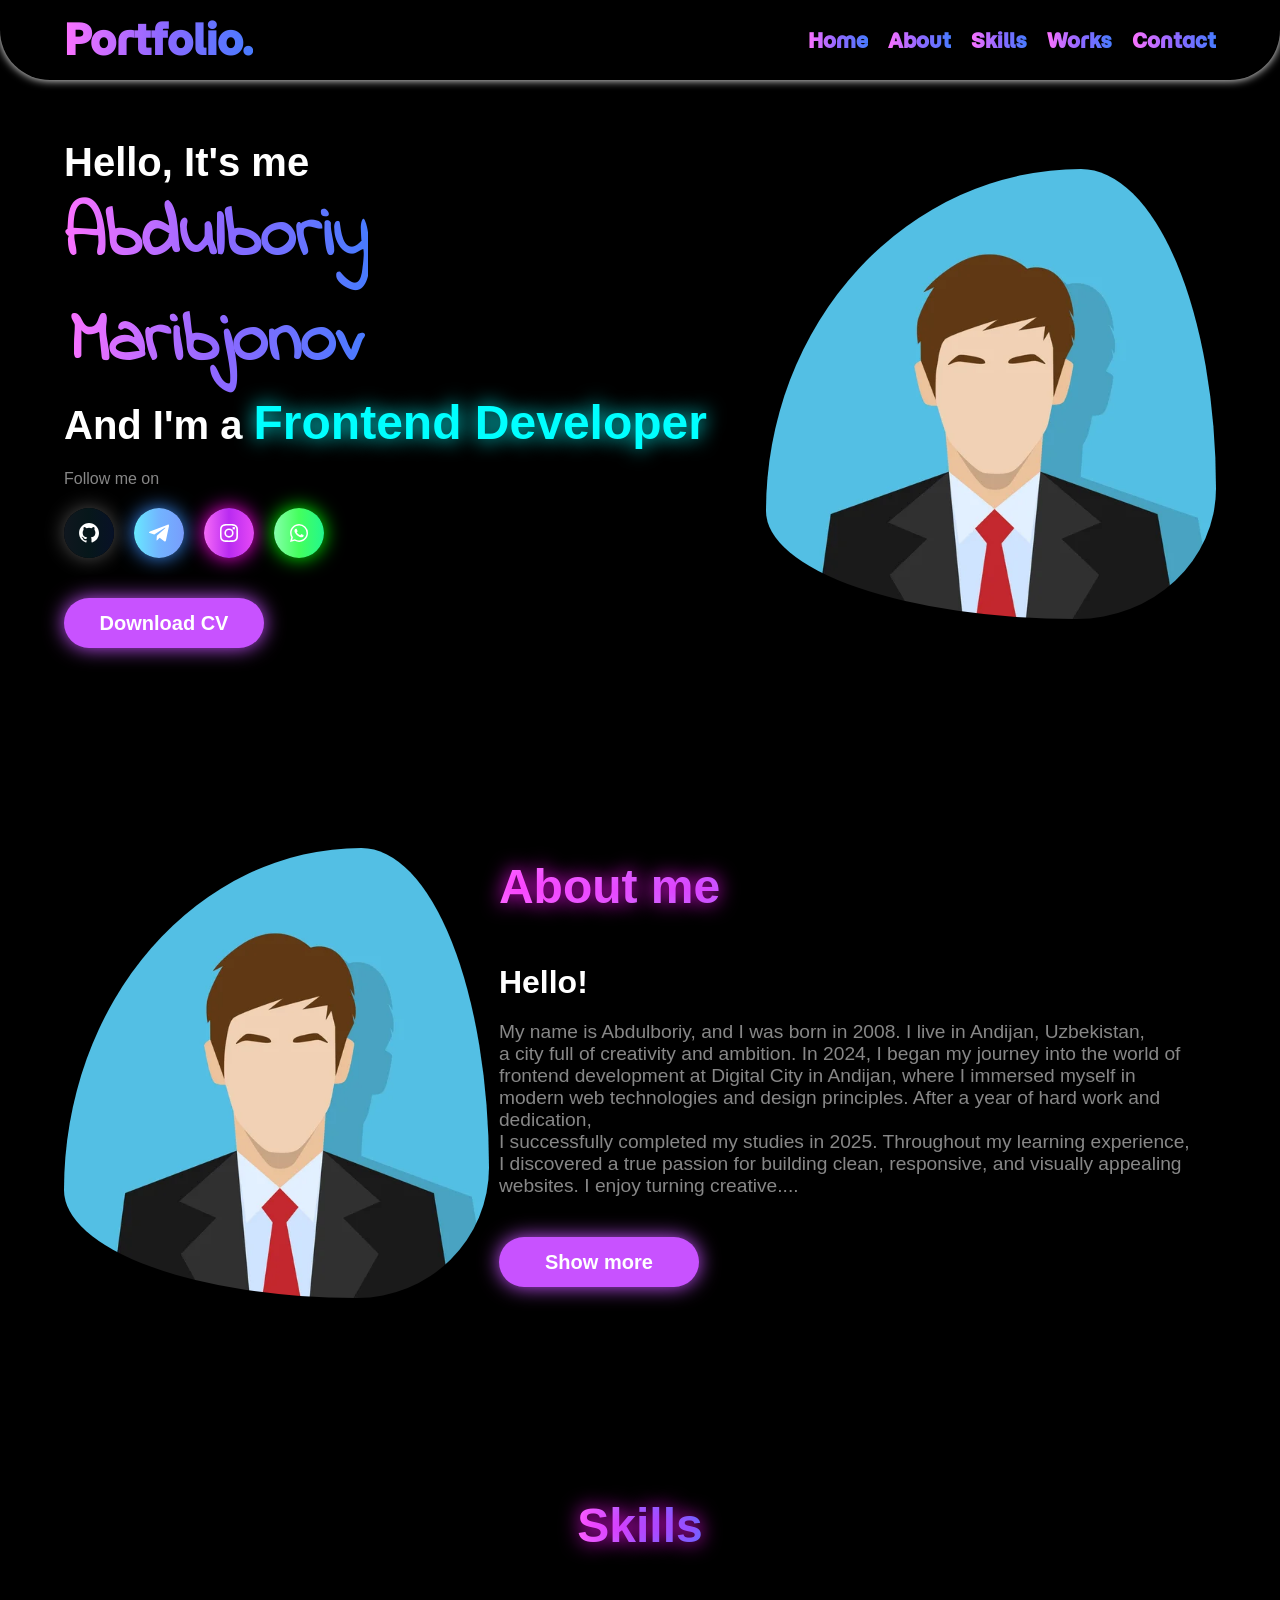
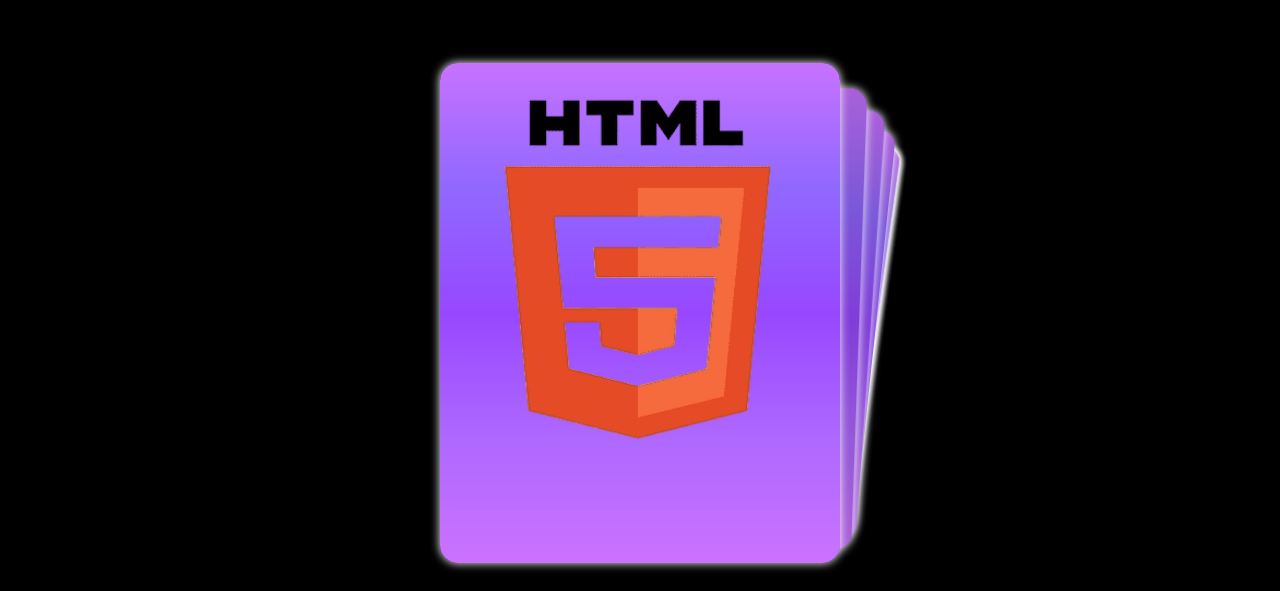
==== index.html @ 41cb0bad "." ====
<!DOCTYPE html>
<html lang="en">
<head>
    <meta charset="UTF-8">
    <meta name="viewport" content="width=device-width, initial-scale=1.0">
    <title>aPortfolio</title>
    <link rel="icon" href="./img/My-img.jpg">
    <link rel="stylesheet" href="./aportfolio.css">
    <link rel="stylesheet" href="https://cdn.jsdelivr.net/npm/swiper@11/swiper-bundle.min.css" />
</head>
<body>
    <video src="./video/portfoli_bg.mp4" autoplay loop muted></video>
    <header>
        <nav class="container" id="nav">
            <div class="navbar_left">
                <a href="#home"><h1>Portfolio.</h1></a>
            </div>
            <div class="navbar_right">
                <button id="menu_btn"><img src="./img/menu.png" alt="menu button"></button>
                <ul id="navbar_list" class="navbar_list">
                    <button id="x_btn"><img src="./img/x.png" alt="x button"></button>
                    <li><a href="#home">Home</a></li>
                    <li><a href="#about">About</a></li>
                    <li><a href="#skills">Skills</a></li>
                    <li><a href="#works">Works</a></li>
                    <li><a href="#contact">Contact</a></li>
                </ul>
            </div>
        </nav>
    </header>
    <main>
       <section class="home-section container" id="home">
        <div class="home-text">
            <h2>Hello, It's me</h2>
            <h1><span>Abdulboriy</span>
                <span>Maribjonov</span>
            </h1>
            <h3>And I'm a <span>Frontend Developer</span></h3>
            <p>Follow me on</p>
            <div class="apps">
                <a href="https://github.com/Abdulboriy-Maribjonov" class="icons github">
                    <img src="./img/github.png" alt="">
                </a>
                <a href="#" class="icons telegram">
                    <img src="./img/telegram.png" alt="">
                </a>
                <a href="#" class="icons instagram">
                    <img src="./img/instagram.png" alt="">
                </a>
                <a href="#" class="icons whatsApp">
                    <img src="./img/whatsapp.png" alt="">
                </a>
            </div>
            <button id="download-cv">Download CV</button>
        </div>
        <div class="my-img my-img1">
            <img src="./img/My-img.jpg" alt="My photo">
        </div>
       </section>

       <section class="about-section container" id="about">
        <div class="my-img my-img2">
            <img src="./img/My-img.jpg" alt="My photo">
        </div>
        <div class="about-text">
            <h1>About me</h1>
            <h2>Hello!</h2>
            <p>My name is Abdulboriy, and I was born in 2008. I live in Andijan, Uzbekistan, <br> a city full of creativity and ambition.
                In 2024, I began my journey into the world of <br> frontend development at Digital City in Andijan, where I immersed myself in <br> modern  web technologies and design principles. After a year of hard work and dedication, <br> I successfully completed my studies in 2025.
                Throughout my learning experience, <br> I discovered a true passion for building clean, responsive, and visually appealing <br> websites. I enjoy turning creative....
            </p>
            <button id="show-more">Show more</button>
        </div>
        <div id="show-text" class="show-text">
                <div id="close-text">
                    <img src="./img/x.png" alt="">
                </div>
                <h2>Hello!</h2>
                <p>
                    My name is Abdulboriy, and I was born in 2008. I live in Andijan, Uzbekistan, a city full of creativity and ambition.
                    In 2024, I began my journey into the world of frontend development at Digital City in Andijan, where I immersed myself in modern web technologies and design principles. After a year of hard work and dedication, I successfully completed my studies in 2025.

                    Throughout my learning experience, I discovered a true passion for building clean, responsive, and visually appealing websites. I enjoy turning creative ideas into interactive digital experiences that not only look good but also perform efficiently.

                    I’m continuously improving my skills in HTML, CSS, JavaScript, and React, and I’m always eager to explore new technologies that shape the future of the web. My goal is to become a professional frontend developer who creates impactful and user-friendly web applications.

                    In my free time, I like learning new things, experimenting with design concepts, and staying inspired by innovative projects from around the world.
                </p>
            </div>
       </section>
       
       <section class="skills-section container" id="skills">
        <h1 class="skills-title">Skills</h1>
        <div class="swiper mySwiper">
    <div class="swiper-wrapper">
      <div class="swiper-slide">
        <img src="./img/html.png" alt="html">
      </div>
      <div class="swiper-slide">
        <img src="./img/css.png" alt="css">
      </div>
      <div class="swiper-slide">
        <img src="./img/javascript.png" alt="javascript">
      </div>
      <div class="swiper-slide">
        <h1>Bootstrapt</h1>
        <img src="./img/bootstrapt.png" alt="bootstrapt">
      </div>
      <div class="swiper-slide">
        <h1>Talwind</h1>
        <img src="./img/talwind.png" alt="talwind">
      </div>
      <div class="swiper-slide">
        <h1>React</h1>
        <img src="./img/react.png" alt="react">
      </div>
      <div class="swiper-slide">
        <h1>ViteReact</h1>
        <img src="./img/viteReact.png" alt="viteReact">
      </div>
      <div class="swiper-slide">
        <h1>MaterialUi</h1>
        <img src="./img/materalUi.png" alt="materialUi">
      </div>
      <div class="swiper-slide">
        <h1>Swiper</h1>
        <img src="./img/swiper.png" alt="swiper">
      </div>
    </div>
  </div>
       </section>
    </main>










    <script src="aportfolio.js"></script>
    <script src="https://cdn.jsdelivr.net/npm/swiper@11/swiper-bundle.min.js"></script>
    <script>
    var swiper = new Swiper(".mySwiper", {
      effect: "cards",
      grabCursor: true,
    });
  </script>
</body>
</html>
---- aportfolio.css ----
@font-face {
    font-family: 'LogoFont';
    src: url(./fonts/Momo_Trust_Display/MomoTrustDisplay-Regular.ttf) format('truetype');
}
@font-face {
    font-family: 'NameFont';
    src: url(./fonts/Indie_Flower/IndieFlower-Regular.ttf) format('truetype');
}

*{
    padding: 0;
    margin: 0;
    box-sizing: border-box;
    scroll-behavior: smooth;
}

body{
    background: #000000;
    position: relative;
    overflow-x: hidden;
}

::-webkit-scrollbar{
    width: 10px;
}
::-webkit-scrollbar-track{
    width: 10px;
    background: rgba(255, 86, 86, 0.13);
}
::-webkit-scrollbar-thumb{
    background: linear-gradient(#fd72ff70, #8e68ff75, #487cff6b, #8e68ff52, #fd72ff5d);
    border-radius: 10px;
}
.container{
    margin: 0 auto;
    max-width: 1300px;
}


video{
    width: 100%;
    height: 100%;
    position: fixed;
    top: 0;
    left: 0;
    object-fit: cover;
    object-position: center;
    z-index: -10000;
}

@keyframes text {
    to{
        background-position: 200%;
    }
}

/* navbar ------------------------------- */

header{
    position: fixed;
    width: 100%;
    height: 80px;
    background: rgba(0, 0, 0, 1);
    box-shadow: 0px 0px 10px white;
    user-select: none;
    border-bottom-right-radius: 50px;
    border-bottom-left-radius: 50px;
    z-index: 1;
}
#nav{
    width: 90%;
    height: 100%;
    display: flex;
    align-items: center;
    justify-content: space-between;
}

.navbar_left a{
    text-decoration: none;
}
.navbar_left h1{
    font-family: "LogoFont";
    font-size: 40px;
    font-weight: 700;
    text-align: center;
    background: linear-gradient(to right, #fc72ff, #8f68ff, #487bff, #8f68ff, #fc72ff);
    background-size: 200%;
    background-clip: text;
    -webkit-background-clip: text;
    -webkit-text-fill-color: transparent;
    animation: text 5s linear infinite;
    cursor: pointer;
    transition: 1s ease;
}
.navbar_left h1:hover{
    transition: 1s ease;
    transform: scale(1.1);
    text-shadow: -10px 10px 10px rgba(179, 102, 255, 0.3);
}
.navbar_right #navbar_list{
    display: flex;
    align-items: center;
    justify-content: center;
    column-gap: 20px;
    list-style: none;
    text-decoration: none;
    backdrop-filter: blur(15px);
}
.navbar_right li a{
    font-family: "LogoFont";
    font-size: 20px;
    font-weight: 700;
    text-align: center;
    background: linear-gradient(to right, #fc72ff, #8f68ff, #487bff, #8f68ff, #fc72ff);
    background-size: 200%;
    background-clip: text;
    -webkit-background-clip: text;
    -webkit-text-fill-color: transparent;
    animation: text 5s linear infinite;
    position: relative;
}
.navbar_right a::before{
    content: '';
    width: 100%;
    border: 1px solid #8f68ff;
    position: absolute;
    bottom: -5px;
    transition: 0.5s ease;
    scale: 0;
}
.navbar_right a:hover::before{
    scale: 1;
    transition: 0.5s ease;
}

#menu_btn{
    display: none;
    color: white;
}
#x_btn{
    color: white;
    display: none;
    cursor: pointer;
}
#menu_btn:active, #x_btn:active{
    background: rgba(0, 255, 255, 0.452);
}




@media screen and (max-width: 730px) {
    .navbar_right #navbar_list {
        position: absolute;
        display: flex;
        flex-direction: column;
        align-items: center;
        justify-content: flex-start;
        width: 150px;
        height: 100vh;
        background: rgba(255, 255, 255, 0.10);
        top: 0px;
        right: -1000px;
        padding-top: 30px;
        row-gap: 30px;
        z-index: 10;
        transition: 0.6s ease;
    }
    #menu_btn{
        display: block;
        align-items: center;
        justify-content: center;
        border: none;
        outline: none;
        background: none;
        width: 35px;
        height: 35px;
        cursor: pointer;
    }
    #menu_btn img{
        width: 100%;
        height: 100%;
    }
    #x_btn{
        display: block;
        align-items: center;
        justify-content: center;
        border: none;
        outline: none;
        background: none;
        width: 30px;
        height: 30px;
    }
    #x_btn img{
        width: 100%;
        height: 100%;
    }
}

/* navbar end------------------------------- */



main{
    width: 100%;
    display: flex;
    flex-direction: column;
    align-items: center;
    justify-content: center;
}
/* home------------------------------------------- */



.home-section{
    width: 90%;
    margin-top: 140px;
    display: flex;
    align-items: center;
    justify-content: space-between;
    scroll-margin-top: 200px;
}
.home-section .home-text{
    display: flex;
    flex-direction: column;
    align-items: start;
}
.home-section h2{
    font-family: sans-serif;
    font-size: 2.5rem;
    color: white;
    font-weight: 600;    
}
.home-section h1{
    display: flex;
    flex-direction: column;
    align-items: center;
    justify-content: center;
}
.home-section h1{
    font-size: 4.5rem;
    font-family: "NameFont";
    font-weight: 900;
    background: linear-gradient(to right, #fc72ff, #8f68ff, #487bff, #8f68ff, #fc72ff);
    background-size: 200%;
    background-clip: text;
    -webkit-background-clip: text;
    -webkit-text-fill-color: transparent;
    animation: text 5s linear infinite;
}
.home-section h3{
    font-family: sans-serif;
    font-size: 2.5rem;
    color: white;
    font-weight: 600;
}
.home-section h3 span{
    font-size: 3rem;
    color: aqua;
    text-shadow: 0px 0px 20px aqua;
}
.home-section p{
    margin-top: 20px;
    font-size: 1.2;
    font-family: sans-serif;
    color: #cccccca9;
}
.apps{
    margin-top: 20px;
    display: flex;
    align-items: center;
    justify-content: center;
    column-gap: 20px;
}
.icons{
    width: 50px;
    height: 50px;
    border-radius: 50%;
    display: flex;
    align-items: center;
    justify-content: center;
    transition: 0.5s ease;
}

.icons:hover{
    transform: scale(1.1);
}
.icons:active{
    transform: scale(1.0);
}
.github{
    background: linear-gradient(to right, #10171f, #06171a, #081127, #121c2c, #232930);
    background-size: 200%;    
    animation: text 5s linear infinite;
    box-shadow: 0px 0px 20px rgb(83, 83, 83);
}
.github:active{
    background: rgb(0, 0, 0);
    transition: 0s;
}
.telegram{
    background: linear-gradient(to right, #68e8ff,#72b4ff, #789dfc, #68a4ff, #64a7ff);
    background-size: 200%;    
    animation: text 5s linear infinite;
    box-shadow: 0px 0px 20px #3b90ff;
}
.telegram:active{
    background: #3b90ff;
    transition: 0s;
}
.instagram{
    background: linear-gradient(to right, #f66af8, #b92bf1, #e649f5, #ec39ec, #d744da);
    background-size: 200%;    
    animation: text 5s linear infinite;
    box-shadow: 0px 0px 20px rgb(255, 4, 234);
}
.instagram:active{
    background: rgb(255, 4, 234);
    transition: 0s;
}
.whatsApp{
    background: linear-gradient(to right, #84ffa9, #44ff5d, #23f78d, #2cf787, #3eee2e);
    background-size: 200%;
    box-shadow: 0px 0px 20px rgb(0, 255, 0);
    animation: text 5s linear infinite;
}
.whatsApp:active{
    background: rgb(0, 255, 0);
    transition: 0s;
}

.home-section #download-cv{
    margin-top: 40px;
    width: 200px;
    height: 50px;
    border-radius: 25px;
    border: none;
    background: rgb(200, 82, 255);
    color: #ffffff;
    outline: none;
    font-size: 20px;
    box-shadow: 0px 0px 20px rgb(200, 82, 255);
    cursor: pointer;
    transition: 0.5s;
    font-weight: 700;
}
#download-cv:hover{
    transform: scale(1.1);
    box-shadow: -10px 5px 15px rgba(200, 82, 255, 0.534);
}
#download-cv:active{
    transform: scale(1.0);
    background: rgb(174, 0, 255);
    transition: 0s;
}

.my-img{
    width: 450px;
    height: 450px;
    border-radius: 70% 30% 31% 69% / 76% 71% 29% 24%;
    overflow: hidden;
}
.my-img img{
    width: 100%;
    height: 100%;
}

@media screen and (max-width: 1050px) {
    html{
        font-size: 70%;
    }
    .my-img{
        width: 300px;
        height: 300px;
    }
}
@media screen and (max-width: 680px) {
    .home-section{
        display: flex;
        align-items: center;
        justify-content: center;
        flex-direction: column;
        row-gap: 40px;
    }
    .my-img{
        width: 350px;
        height: 350px;
    }
    
}
@media screen and (max-width: 380px) {
    .my-img{
        width: 300px;
        height: 300px;
    }
    
}

/* home page end------------------------------------------- */

/* about page-------------------------------- */

.about-section{
    width: 90%;
    margin-top: 200px;
    display: flex;
    align-items: center;
    justify-content: space-between;
    color: white;
    font-family: sans-serif;
    column-gap: 10px;
    scroll-margin-top: 200px;
}
.about-section h1{
    margin-bottom: 50px;
    font-size: 3rem;
    background: linear-gradient(to right, #fc72ff, #8f68ff, #487bff, #8f68ff, #fc72ff);
    background-size: 200%;
    background-clip: text;
    -webkit-background-clip: text;
    -webkit-text-fill-color: transparent;
    animation: text 5s linear infinite;
    text-shadow: 0px 0px 20px rgb(253, 16, 253);
}
.about-section h2{
    font-size: 2rem;
    margin-bottom: 20px;
}
.about-section p{
    font-size: 1.2rem;
    color: #cccccca9;
}


#show-more{
    margin-top: 40px;
    width: 200px;
    height: 50px;
    border-radius: 25px;
    border: none;
    background: rgb(200, 82, 255);
    color: #ffffff;
    outline: none;
    font-size: 20px;
    box-shadow: 0px 0px 20px rgb(200, 82, 255);
    cursor: pointer;
    transition: 0.5s;
    font-weight: 700;
    position: relative;
}
#show-more:hover{
    transform: scale(1.1);
    box-shadow: -10px 5px 15px rgba(200, 82, 255, 0.534);
}
#show-more:active{
    transform: scale(1.0);
    background: rgb(174, 0, 255);
    transition: 0s;
}

.show-text{
    position: fixed;
    top: 0;
    left: 0;
    width: 100%;
    height: 100vh;
    background: rgba(82, 81, 81, 0.308);
    backdrop-filter: blur(20px);
    display: none;
    align-items: center;
    justify-content: center;
    flex-direction: column;
    z-index: 10;
    padding: 30px 30px;
}
.show-text p{
    width: 80%;
    color: #e7e7e7c4;
    font-size: 1.4rem;
}
#close-text{
    width: 35px;
    height: 35px;
    position: absolute;
    top: 20px;
    right: 20px;
    cursor: pointer;
    user-select: none;
}
#close-text img{
    width: 100%;
    height: 100%;
}
.show-text-active{
    display: flex;
    align-items: center;
    justify-content: center;
    flex-direction: column;
}
@media screen and (max-width: 940px) {
    .about-section{
        display: flex;
        align-items: center;
        justify-content: center;
        flex-direction: column-reverse;
    }
    .my-img2{
        margin-top: 30px;
    }
}
/* about page end-------------------------------- */

/* skills page----------------------------------- */

.skills-section{
    margin-top: 200px;
    width: 100%;
    display: flex;
    align-items: center;
    display: flex;
    align-items: center;
    justify-content: center;
    flex-direction: column;
    animation: Skills linear;
    animation-range: entry 20% cover 50%;
    animation-timeline: view();
    animation-fill-mode: forwards;
    opacity: 0;
}
.skills-title{
    margin-bottom: 50px;
    font-size: 3rem;
    background: linear-gradient(to right, #fc72ff, #8f68ff, #487bff, #8f68ff, #fc72ff);
    background-size: 200%;
    background-clip: text;
    -webkit-background-clip: text;
    -webkit-text-fill-color: transparent;
    animation: text 5s linear infinite;
    text-shadow: 0px 0px 20px rgb(253, 16, 253);
    font-family: sans-serif;
}
/* skills page end----------------------------------- */



/* sections animation------------------------------- */
.home-text{
    animation: HomeText 1s linear;
}
@keyframes HomeText {
    from{
        transform: translateY(-100px);
        opacity: 0;
    }
    to{
        transform: translateY(0);
        opacity: 1;
    }
}
.my-img1{
    animation: HomeImg 1s linear;
}
@keyframes HomeImg {
    from{
        transform: translateY(200px);
        opacity: 0;
    }
    to{
        transform: translateY(0);
        opacity: 1;
    }
}


.about-text{
    animation: AboutText linear;
    animation-range: entry 10% cover 40%;
    animation-timeline: view();
    animation-fill-mode: forwards;
    opacity: 0;
}
@keyframes AboutText {
    from{
        transform: translateX(200px);
    }
    to{
        transform: translateX(0);
        opacity: 1;
    }
}
.my-img2{
    animation: AboutImg linear;
    animation-range: entry 13% cover 40%;
    animation-timeline: view();
    animation-fill-mode: forwards;
    opacity: 0;
}
@keyframes AboutImg {
    from{
        transform: translateX(-200px);
    }
    to{
        transform: translateX(0);
        opacity: 1;
    }
}

@keyframes Skills {
    from{
        transform: translateY(200px);
    }
    to{
        transform: translateY(0);
        opacity: 1;
    }
}

/* sections animation end------------------------------- */

.swiper {
    display: flex;
    align-items: center;
    justify-content: center;
    width: 400px;
    height: 500px;
    margin-top: 60px;
}

.swiper-slide{
  display: flex;
  align-items: center;
  justify-content: center;
  flex-direction: column;
  row-gap: 20px;
  border-radius: 18px;
  font-size: 30px;
  font-weight: 900;
  color: #000000;
  text-align: center;
  padding-top: 10px;
  box-shadow: 0px 0px 10px white;
  font-family: sans-serif;
}
.swiper-slide img{
    width: 95%;
    height: 80%;
}

.swiper-slide:nth-child(1n) {
  background: linear-gradient(#c772ff, #9068ff, #9748ff, #ae68ff, #cb72ff);
  animation: text 2s linear;
}
.swiper-slide:nth-child(2n) {
  background: linear-gradient(#c772ff, #9068ff, #9748ff, #ae68ff, #cb72ff);
  animation: text 2s linear;
}
.swiper-slide:nth-child(3n) {
  background: linear-gradient(#c772ff, #9068ff, #9748ff, #ae68ff, #cb72ff);
  animation: text 2s linear;
}
.swiper-slide:nth-child(4n) {
  background: linear-gradient(#c772ff, #9068ff, #9748ff, #ae68ff, #cb72ff);
  animation: text 2s linear;
}
.swiper-slide:nth-child(5n) {
  background: linear-gradient(#c772ff, #9068ff, #9748ff, #ae68ff, #cb72ff);
  animation: text 2s linear;
}
.swiper-slide:nth-child(6n) {
  background: linear-gradient(#c772ff, #9068ff, #9748ff, #ae68ff, #cb72ff);
  animation: text 2s linear;
}
.swiper-slide:nth-child(7n) {
  background: linear-gradient(#c772ff, #9068ff, #9748ff, #ae68ff, #cb72ff);
  animation: text 2s linear;
}
.swiper-slide:nth-child(8n) {
  background: linear-gradient(#c772ff, #9068ff, #9748ff, #ae68ff, #cb72ff);
  animation: text 2s linear;
}
.swiper-slide:nth-child(9n) {
  background: linear-gradient(#c772ff, #9068ff, #9748ff, #ae68ff, #cb72ff);
  animation: text 2s linear;
}
.swiper-slide:nth-child(10n) {
  background: linear-gradient(#c772ff, #9068ff, #9748ff, #ae68ff, #cb72ff);
  animation: text 2s linear;
};

@media screen and (max-width: 630px) {
    .swiper{
        width: 250px;
        height: 350px;
    }
}
@media screen and (max-width: 500px) {
    .swiper{
        width: 200px;
        height: 270px;
    }
    .swiper-slide{
        font-size: 18px;
    }
}
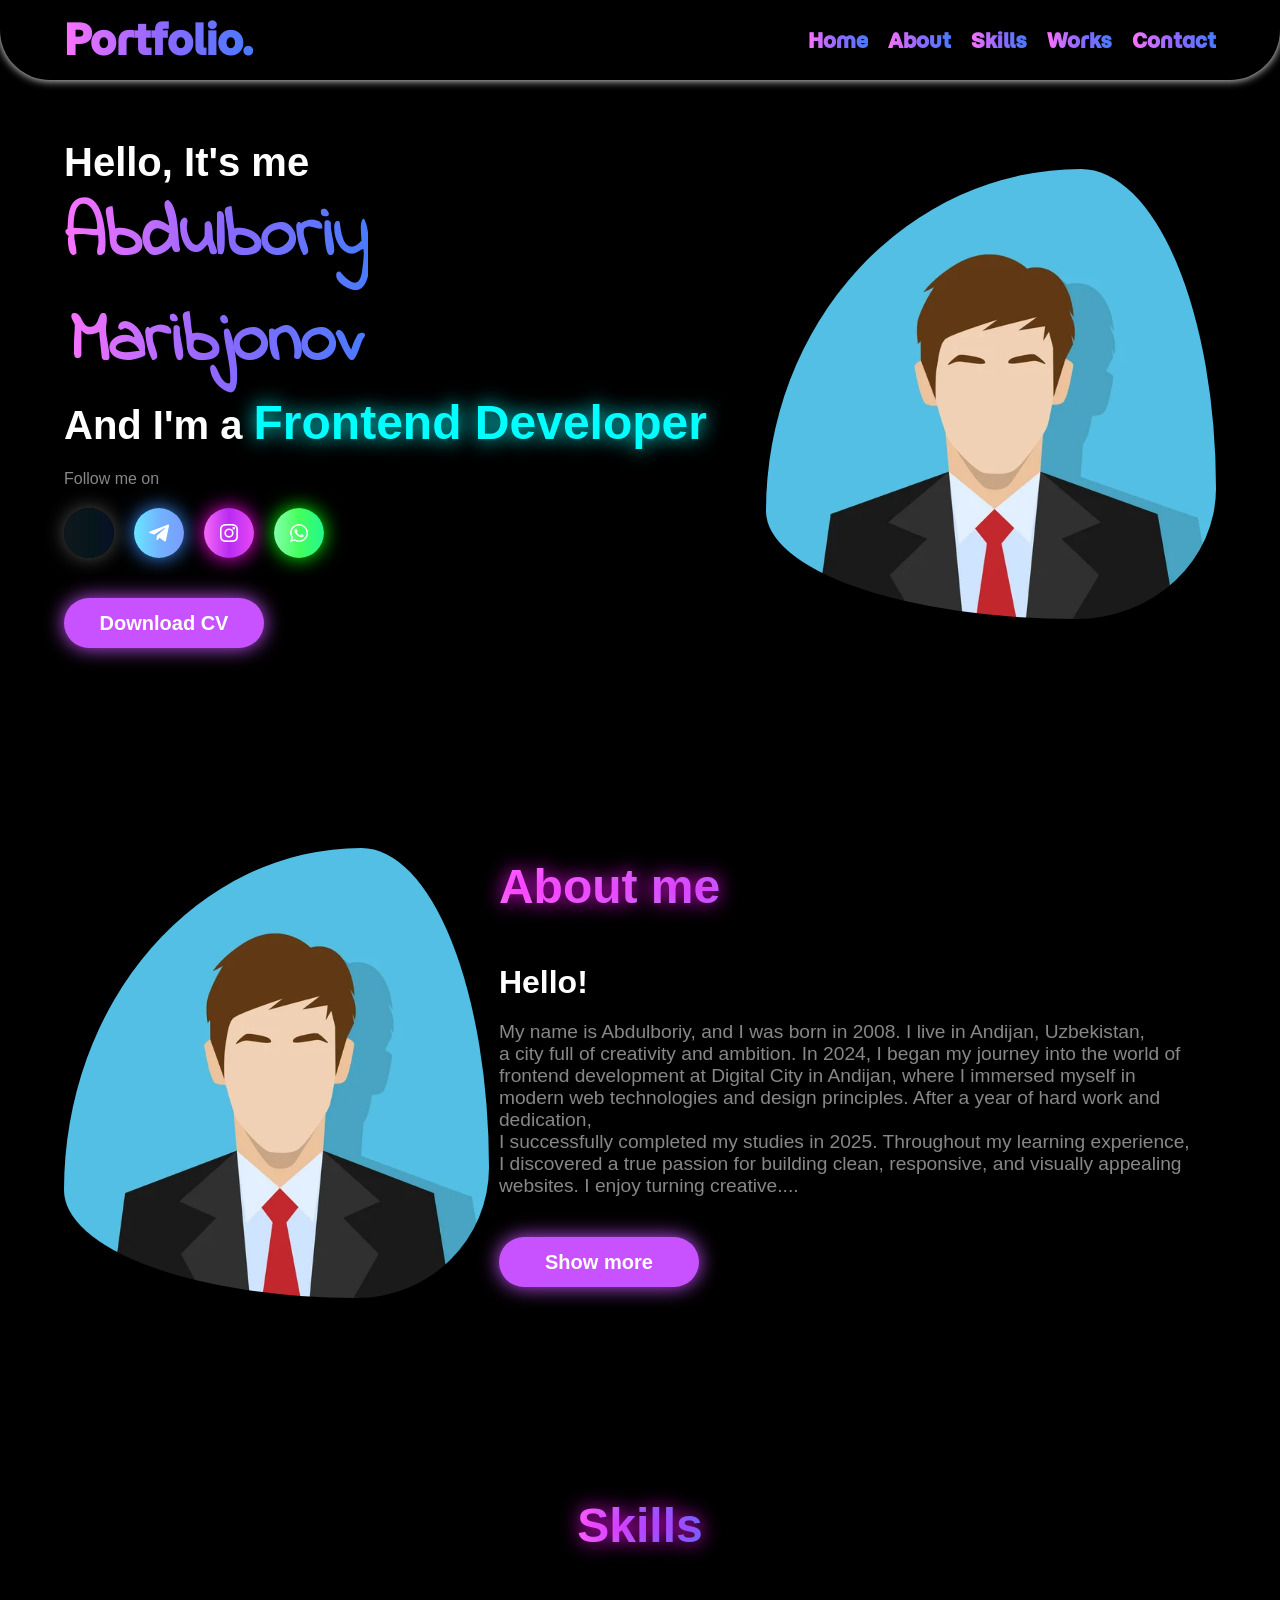
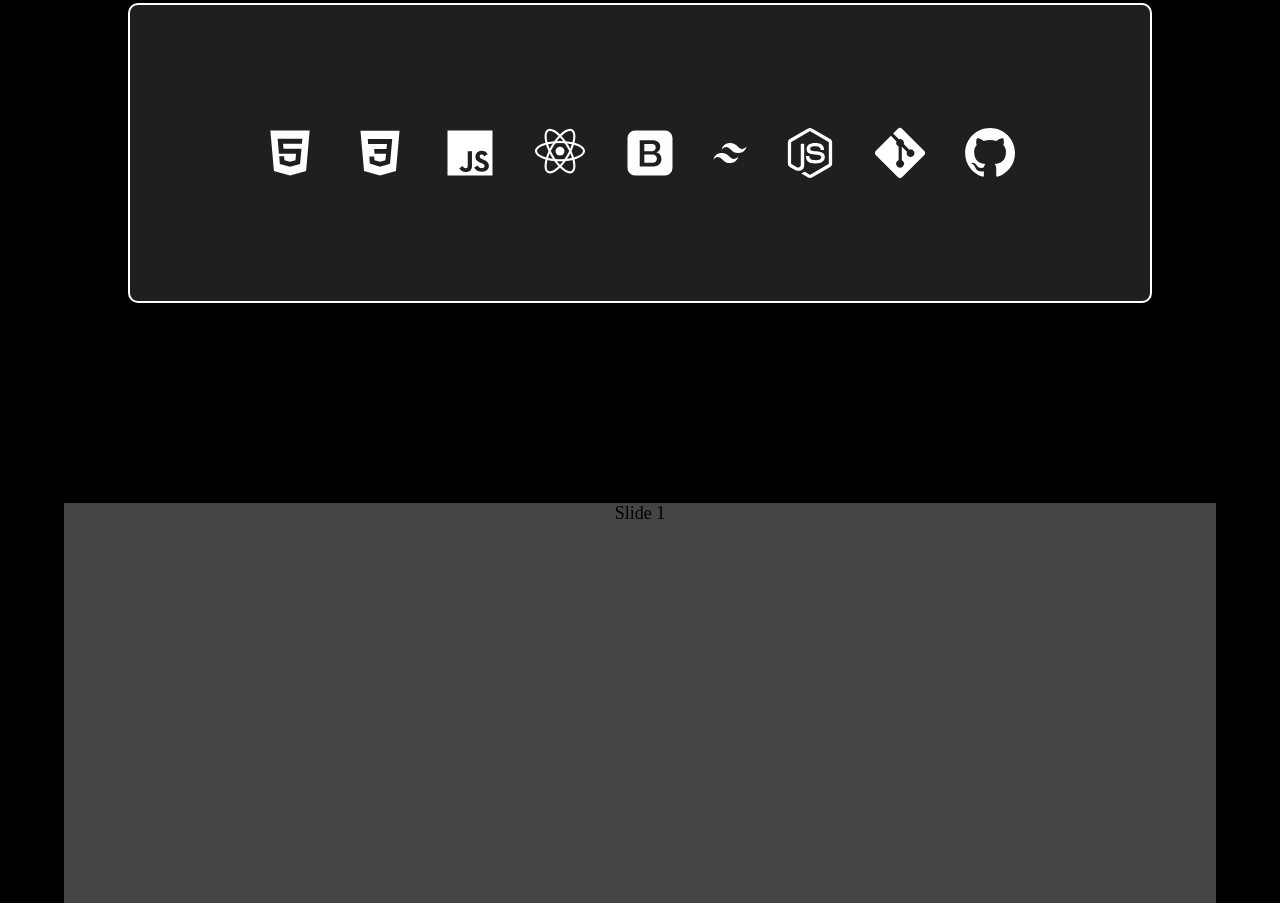
==== commit f4e7a62e: "Swiper js" ====
--- a/index.html
+++ b/index.html
@@ -91,43 +91,43 @@
        
        <section class="skills-section container" id="skills">
         <h1 class="skills-title">Skills</h1>
-        <div class="swiper mySwiper">
-    <div class="swiper-wrapper">
-      <div class="swiper-slide">
-        <img src="./img/html.png" alt="html">
-      </div>
-      <div class="swiper-slide">
-        <img src="./img/css.png" alt="css">
-      </div>
-      <div class="swiper-slide">
-        <img src="./img/javascript.png" alt="javascript">
-      </div>
-      <div class="swiper-slide">
-        <h1>Bootstrapt</h1>
-        <img src="./img/bootstrapt.png" alt="bootstrapt">
-      </div>
-      <div class="swiper-slide">
-        <h1>Talwind</h1>
-        <img src="./img/talwind.png" alt="talwind">
-      </div>
-      <div class="swiper-slide">
-        <h1>React</h1>
-        <img src="./img/react.png" alt="react">
-      </div>
-      <div class="swiper-slide">
-        <h1>ViteReact</h1>
-        <img src="./img/viteReact.png" alt="viteReact">
-      </div>
-      <div class="swiper-slide">
-        <h1>MaterialUi</h1>
-        <img src="./img/materalUi.png" alt="materialUi">
-      </div>
-      <div class="swiper-slide">
-        <h1>Swiper</h1>
-        <img src="./img/swiper.png" alt="swiper">
-      </div>
-    </div>
-  </div>
+        <div class="skills-box">
+            <svg xmlns="http://www.w3.org/2000/svg" width="60" height="60" viewBox="0 0 24 24" style="fill: rgba(255, 254, 254, 1);"><path d="M4.136 3.012h15.729l-1.431 16.15-6.451 1.826-6.414-1.826-1.433-16.15zm5.266 7.302-.173-2.035 7.533.002.173-1.963-9.87-.002.522 5.998h6.835l-.243 2.566-2.179.602-2.214-.605-.141-1.58H7.691l.247 3.123L12 17.506l4.028-1.08.558-6.111H9.402v-.001z"></path></svg>
+
+            <svg xmlns="http://www.w3.org/2000/svg" width="60" height="60" viewBox="0 0 24 24" style="fill: rgba(255, 255, 255, 1);"><path d="M4.192 3.143h15.615l-1.42 16.034-6.404 1.812-6.369-1.813L4.192 3.143zM16.9 6.424l-9.8-.002.158 1.949 7.529.002-.189 2.02H9.66l.179 1.913h4.597l-.272 2.62-2.164.598-2.197-.603-.141-1.569h-1.94l.216 2.867L12 17.484l3.995-1.137.905-9.923z"></path></svg>
+
+            <svg xmlns="http://www.w3.org/2000/svg" width="60" height="60" viewBox="0 0 24 24" style="fill: rgba(255, 255, 255, 1);"><path d="M3 3h18v18H3V3zm16.525 13.707c-.131-.821-.666-1.511-2.252-2.155-.552-.259-1.165-.438-1.349-.854-.068-.248-.078-.382-.034-.529.113-.484.687-.629 1.137-.495.293.09.563.315.732.676.775-.507.775-.507 1.316-.844-.203-.314-.304-.451-.439-.586-.473-.528-1.103-.798-2.126-.775l-.528.067c-.507.124-.991.395-1.283.754-.855.968-.608 2.655.427 3.354 1.023.765 2.521.933 2.712 1.653.18.878-.652 1.159-1.475 1.058-.607-.136-.945-.439-1.316-1.002l-1.372.788c.157.359.337.517.607.832 1.305 1.316 4.568 1.249 5.153-.754.021-.067.18-.528.056-1.237l.034.049zm-6.737-5.434h-1.686c0 1.453-.007 2.898-.007 4.354 0 .924.047 1.772-.104 2.033-.247.517-.886.451-1.175.359-.297-.146-.448-.349-.623-.641-.047-.078-.082-.146-.095-.146l-1.368.844c.229.473.563.879.994 1.137.641.383 1.502.507 2.404.305.588-.17 1.095-.519 1.358-1.059.384-.697.302-1.553.299-2.509.008-1.541 0-3.083 0-4.635l.003-.042z"></path></svg>
+
+            <svg xmlns="http://www.w3.org/2000/svg" width="60" height="60" viewBox="0 0 24 24" style="fill: rgba(255, 255, 255, 1);"><circle cx="12" cy="11.245" r="1.785"></circle><path d="m7.002 14.794-.395-.101c-2.934-.741-4.617-2.001-4.617-3.452 0-1.452 1.684-2.711 4.617-3.452l.395-.1.111.391a19.507 19.507 0 0 0 1.136 2.983l.085.178-.085.178c-.46.963-.841 1.961-1.136 2.985l-.111.39zm-.577-6.095c-2.229.628-3.598 1.586-3.598 2.542 0 .954 1.368 1.913 3.598 2.54.273-.868.603-1.717.985-2.54a20.356 20.356 0 0 1-.985-2.542zm10.572 6.095-.11-.392a19.628 19.628 0 0 0-1.137-2.984l-.085-.177.085-.179c.46-.961.839-1.96 1.137-2.984l.11-.39.395.1c2.935.741 4.617 2 4.617 3.453 0 1.452-1.683 2.711-4.617 3.452l-.395.101zm-.41-3.553c.4.866.733 1.718.987 2.54 2.23-.627 3.599-1.586 3.599-2.54 0-.956-1.368-1.913-3.599-2.542a20.683 20.683 0 0 1-.987 2.542z"></path><path d="m6.419 8.695-.11-.39c-.826-2.908-.576-4.991.687-5.717 1.235-.715 3.222.13 5.303 2.265l.284.292-.284.291a19.718 19.718 0 0 0-2.02 2.474l-.113.162-.196.016a19.646 19.646 0 0 0-3.157.509l-.394.098zm1.582-5.529c-.224 0-.422.049-.589.145-.828.477-.974 2.138-.404 4.38.891-.197 1.79-.338 2.696-.417a21.058 21.058 0 0 1 1.713-2.123c-1.303-1.267-2.533-1.985-3.416-1.985zm7.997 16.984c-1.188 0-2.714-.896-4.298-2.522l-.283-.291.283-.29a19.827 19.827 0 0 0 2.021-2.477l.112-.16.194-.019a19.473 19.473 0 0 0 3.158-.507l.395-.1.111.391c.822 2.906.573 4.992-.688 5.718a1.978 1.978 0 0 1-1.005.257zm-3.415-2.82c1.302 1.267 2.533 1.986 3.415 1.986.225 0 .423-.05.589-.145.829-.478.976-2.142.404-4.384-.89.198-1.79.34-2.698.419a20.526 20.526 0 0 1-1.71 2.124z"></path><path d="m17.58 8.695-.395-.099a19.477 19.477 0 0 0-3.158-.509l-.194-.017-.112-.162A19.551 19.551 0 0 0 11.7 5.434l-.283-.291.283-.29c2.08-2.134 4.066-2.979 5.303-2.265 1.262.727 1.513 2.81.688 5.717l-.111.39zm-3.287-1.421c.954.085 1.858.228 2.698.417.571-2.242.425-3.903-.404-4.381-.824-.477-2.375.253-4.004 1.841.616.67 1.188 1.378 1.71 2.123zM8.001 20.15a1.983 1.983 0 0 1-1.005-.257c-1.263-.726-1.513-2.811-.688-5.718l.108-.391.395.1c.964.243 2.026.414 3.158.507l.194.019.113.16c.604.878 1.28 1.707 2.02 2.477l.284.29-.284.291c-1.583 1.627-3.109 2.522-4.295 2.522zm-.993-5.362c-.57 2.242-.424 3.906.404 4.384.825.47 2.371-.255 4.005-1.842a21.17 21.17 0 0 1-1.713-2.123 20.692 20.692 0 0 1-2.696-.419z"></path><path d="M12 15.313c-.687 0-1.392-.029-2.1-.088l-.196-.017-.113-.162a25.697 25.697 0 0 1-1.126-1.769 26.028 26.028 0 0 1-.971-1.859l-.084-.177.084-.179c.299-.632.622-1.252.971-1.858.347-.596.726-1.192 1.126-1.77l.113-.16.196-.018a25.148 25.148 0 0 1 4.198 0l.194.019.113.16a25.136 25.136 0 0 1 2.1 3.628l.083.179-.083.177a24.742 24.742 0 0 1-2.1 3.628l-.113.162-.194.017c-.706.057-1.412.087-2.098.087zm-1.834-.904c1.235.093 2.433.093 3.667 0a24.469 24.469 0 0 0 1.832-3.168 23.916 23.916 0 0 0-1.832-3.168 23.877 23.877 0 0 0-3.667 0 23.743 23.743 0 0 0-1.832 3.168 24.82 24.82 0 0 0 1.832 3.168z"></path></svg>
+
+            <svg xmlns="http://www.w3.org/2000/svg" width="60" height="60" viewBox="0 0 24 24" style="fill: rgba(255, 254, 254, 1);"><path d="M18.002 2.997H5.999A3.011 3.011 0 0 0 2.997 6v12.002a3.012 3.012 0 0 0 3.002 3.001h12.003a3.012 3.012 0 0 0 3.001-3.001V6a3.012 3.012 0 0 0-3.001-3.003zm-1.64 12.647c-.152.36-.389.68-.693.927a3.594 3.594 0 0 1-1.206.614c-.49.151-1.074.229-1.75.229H7.888V6.909h5.103c.943 0 1.7.213 2.267.646.569.436.854 1.082.854 1.958 0 .528-.13.983-.389 1.357-.259.373-.63.664-1.111.868v.034c.642.135 1.137.438 1.464.912.327.473.493 1.069.493 1.789 0 .405-.078.788-.225 1.147l.02.021v.003zm-2.084-2.589c-.309-.282-.739-.419-1.297-.419H9.737v3.276h3.253c.554 0 .991-.144 1.298-.435.308-.289.464-.701.464-1.229-.005-.518-.156-.919-.464-1.193h-.014.004zm-.451-2.119c.299-.251.444-.613.444-1.084 0-.526-.131-.902-.397-1.116-.264-.214-.646-.326-1.146-.326H9.727v2.898h3.001c.436.001.81-.127 1.099-.372z"></path></svg>
+
+            <svg xmlns="http://www.w3.org/2000/svg" width="40" height="40" viewBox="0 0 24 24" style="fill: rgba(255, 255, 255, 1);"><path d="M18.5 9.51a4.22 4.22 0 0 1-1.91-1.34A5.77 5.77 0 0 0 12 6a4.72 4.72 0 0 0-5 4 3.23 3.23 0 0 1 3.5-1.49 4.32 4.32 0 0 1 1.91 1.35A5.77 5.77 0 0 0 17 12a4.72 4.72 0 0 0 5-4 3.2 3.2 0 0 1-3.5 1.51zm-13 4.98a4.22 4.22 0 0 1 1.91 1.34A5.77 5.77 0 0 0 12 18a4.72 4.72 0 0 0 5-4 3.23 3.23 0 0 1-3.5 1.49 4.32 4.32 0 0 1-1.91-1.35A5.8 5.8 0 0 0 7 12a4.72 4.72 0 0 0-5 4 3.2 3.2 0 0 1 3.5-1.51z"></path></svg>
+
+            <svg xmlns="http://www.w3.org/2000/svg" width="60" height="60" viewBox="0 0 24 24" style="fill: rgba(255, 255, 255, 1);"><path d="M12 21.985c-.275 0-.532-.074-.772-.202l-2.439-1.448c-.365-.203-.182-.277-.072-.314.496-.165.588-.201 1.101-.493.056-.037.129-.02.185.017l1.87 1.12c.074.036.166.036.221 0l7.319-4.237c.074-.036.11-.11.11-.202V7.768c0-.091-.036-.165-.11-.201l-7.319-4.219c-.073-.037-.165-.037-.221 0L4.552 7.566c-.073.036-.11.129-.11.201v8.457c0 .073.037.166.11.202l2 1.157c1.082.548 1.762-.095 1.762-.735V8.502c0-.11.091-.221.22-.221h.936c.108 0 .22.092.22.221v8.347c0 1.449-.788 2.294-2.164 2.294-.422 0-.752 0-1.688-.46l-1.925-1.099a1.55 1.55 0 0 1-.771-1.34V7.786c0-.55.293-1.064.771-1.339l7.316-4.237a1.637 1.637 0 0 1 1.544 0l7.317 4.237c.479.274.771.789.771 1.339v8.458c0 .549-.293 1.063-.771 1.34l-7.317 4.236c-.241.11-.516.165-.773.165zm2.256-5.816c-3.21 0-3.87-1.468-3.87-2.714 0-.11.092-.221.22-.221h.954c.11 0 .201.073.201.184.147.971.568 1.449 2.514 1.449 1.54 0 2.202-.35 2.202-1.175 0-.477-.185-.825-2.587-1.063-1.999-.2-3.246-.643-3.246-2.238 0-1.485 1.247-2.366 3.339-2.366 2.347 0 3.503.809 3.649 2.568a.297.297 0 0 1-.056.165c-.037.036-.091.073-.146.073h-.953a.212.212 0 0 1-.202-.164c-.221-1.012-.789-1.34-2.292-1.34-1.689 0-1.891.587-1.891 1.027 0 .531.237.696 2.514.99 2.256.293 3.32.715 3.32 2.294-.02 1.615-1.339 2.531-3.67 2.531z"></path></svg>
+
+            <svg xmlns="http://www.w3.org/2000/svg" width="60" height="60" viewBox="0 0 24 24" style="fill: rgba(255, 255, 255, 1);"><path d="m21.62 11.108-8.731-8.729a1.292 1.292 0 0 0-1.823 0L9.257 4.19l2.299 2.3a1.532 1.532 0 0 1 1.939 1.95l2.214 2.217a1.53 1.53 0 0 1 1.583 2.531c-.599.6-1.566.6-2.166 0a1.536 1.536 0 0 1-.337-1.662l-2.074-2.063V14.9c.146.071.286.169.407.29a1.537 1.537 0 0 1 0 2.166 1.536 1.536 0 0 1-2.174 0 1.528 1.528 0 0 1 0-2.164c.152-.15.322-.264.504-.339v-5.49a1.529 1.529 0 0 1-.83-2.008l-2.26-2.271-5.987 5.982c-.5.504-.5 1.32 0 1.824l8.731 8.729a1.286 1.286 0 0 0 1.821 0l8.69-8.689a1.284 1.284 0 0 0 .003-1.822"></path></svg>
+
+            <svg xmlns="http://www.w3.org/2000/svg" width="60" height="60" viewBox="0 0 24 24" style="fill: rgba(255, 255, 255, 1);"><path fill-rule="evenodd" clip-rule="evenodd" d="M12.026 2c-5.509 0-9.974 4.465-9.974 9.974 0 4.406 2.857 8.145 6.821 9.465.499.09.679-.217.679-.481 0-.237-.008-.865-.011-1.696-2.775.602-3.361-1.338-3.361-1.338-.452-1.152-1.107-1.459-1.107-1.459-.905-.619.069-.605.069-.605 1.002.07 1.527 1.028 1.527 1.028.89 1.524 2.336 1.084 2.902.829.091-.645.351-1.085.635-1.334-2.214-.251-4.542-1.107-4.542-4.93 0-1.087.389-1.979 1.024-2.675-.101-.253-.446-1.268.099-2.64 0 0 .837-.269 2.742 1.021a9.582 9.582 0 0 1 2.496-.336 9.554 9.554 0 0 1 2.496.336c1.906-1.291 2.742-1.021 2.742-1.021.545 1.372.203 2.387.099 2.64.64.696 1.024 1.587 1.024 2.675 0 3.833-2.33 4.675-4.552 4.922.355.308.675.916.675 1.846 0 1.334-.012 2.41-.012 2.737 0 .267.178.577.687.479C19.146 20.115 22 16.379 22 11.974 22 6.465 17.535 2 12.026 2z"></path></svg>
+        </div>
+       </section>
+
+       <section id="works" class="works-section">
+
+        <div class="swiper mySwiper container">
+            <div class="swiper-wrapper">
+                <div class="swiper-slide">Slide 1</div>
+                <div class="swiper-slide">Slide 2</div>
+                <div class="swiper-slide">Slide 3</div>
+                <div class="swiper-slide">Slide 4</div>
+                <div class="swiper-slide">Slide 5</div>
+                <div class="swiper-slide">Slide 6</div>
+                <div class="swiper-slide">Slide 7</div>
+                <div class="swiper-slide">Slide 8</div>
+                <div class="swiper-slide">Slide 9</div>
+            </div>
+        </div>
+
        </section>
     </main>
 
@@ -144,9 +144,19 @@
     <script src="https://cdn.jsdelivr.net/npm/swiper@11/swiper-bundle.min.js"></script>
     <script>
     var swiper = new Swiper(".mySwiper", {
-      effect: "cards",
-      grabCursor: true,
+      slidesPerView: 1,
+      spaceBetween: 30,
+      loop: true,
+      pagination: {
+        el: ".swiper-pagination",
+        clickable: true,
+      },
+      navigation: {
+        nextEl: ".swiper-button-next",
+        prevEl: ".swiper-button-prev",
+      },
     });
-  </script>
+    </script>
+
 </body>
 </html>
--- a/aportfolio.css
+++ b/aportfolio.css
@@ -517,15 +517,8 @@
     width: 100%;
     display: flex;
     align-items: center;
-    display: flex;
-    align-items: center;
     justify-content: center;
     flex-direction: column;
-    animation: Skills linear;
-    animation-range: entry 20% cover 50%;
-    animation-timeline: view();
-    animation-fill-mode: forwards;
-    opacity: 0;
 }
 .skills-title{
     margin-bottom: 50px;
@@ -539,6 +532,22 @@
     text-shadow: 0px 0px 20px rgb(253, 16, 253);
     font-family: sans-serif;
 }
+.skills-box{
+    width: 80%;
+    height: 300px;
+    background: rgba(255, 255, 255, 0.123);
+    backdrop-filter: blur(2px);
+    border: 2px solid white;
+    border-radius: 10px;
+    display: flex;
+    align-items: center;
+    justify-content: center;
+    flex-wrap: wrap;
+    column-gap: 30px;
+    cursor: pointer;
+}
+
+
 /* skills page end----------------------------------- */
 
 
@@ -617,88 +626,41 @@
 
 /* sections animation end------------------------------- */
 
+
+
+
+/* works section------------------------------- */
+
+.works-section{
+    margin-top: 200px;
+    width: 90%;
+    scroll-margin-top: 200px;
+}
+
+
+
+
+
+/* works section end------------------------------- */
+
+
 .swiper {
-    display: flex;
-    align-items: center;
-    justify-content: center;
-    width: 400px;
-    height: 500px;
-    margin-top: 60px;
-}
-
-.swiper-slide{
-  display: flex;
-  align-items: center;
-  justify-content: center;
-  flex-direction: column;
-  row-gap: 20px;
-  border-radius: 18px;
-  font-size: 30px;
-  font-weight: 900;
-  color: #000000;
-  text-align: center;
-  padding-top: 10px;
-  box-shadow: 0px 0px 10px white;
-  font-family: sans-serif;
-}
-.swiper-slide img{
-    width: 95%;
-    height: 80%;
-}
-
-.swiper-slide:nth-child(1n) {
-  background: linear-gradient(#c772ff, #9068ff, #9748ff, #ae68ff, #cb72ff);
-  animation: text 2s linear;
-}
-.swiper-slide:nth-child(2n) {
-  background: linear-gradient(#c772ff, #9068ff, #9748ff, #ae68ff, #cb72ff);
-  animation: text 2s linear;
-}
-.swiper-slide:nth-child(3n) {
-  background: linear-gradient(#c772ff, #9068ff, #9748ff, #ae68ff, #cb72ff);
-  animation: text 2s linear;
-}
-.swiper-slide:nth-child(4n) {
-  background: linear-gradient(#c772ff, #9068ff, #9748ff, #ae68ff, #cb72ff);
-  animation: text 2s linear;
-}
-.swiper-slide:nth-child(5n) {
-  background: linear-gradient(#c772ff, #9068ff, #9748ff, #ae68ff, #cb72ff);
-  animation: text 2s linear;
-}
-.swiper-slide:nth-child(6n) {
-  background: linear-gradient(#c772ff, #9068ff, #9748ff, #ae68ff, #cb72ff);
-  animation: text 2s linear;
-}
-.swiper-slide:nth-child(7n) {
-  background: linear-gradient(#c772ff, #9068ff, #9748ff, #ae68ff, #cb72ff);
-  animation: text 2s linear;
-}
-.swiper-slide:nth-child(8n) {
-  background: linear-gradient(#c772ff, #9068ff, #9748ff, #ae68ff, #cb72ff);
-  animation: text 2s linear;
-}
-.swiper-slide:nth-child(9n) {
-  background: linear-gradient(#c772ff, #9068ff, #9748ff, #ae68ff, #cb72ff);
-  animation: text 2s linear;
-}
-.swiper-slide:nth-child(10n) {
-  background: linear-gradient(#c772ff, #9068ff, #9748ff, #ae68ff, #cb72ff);
-  animation: text 2s linear;
-};
-
-@media screen and (max-width: 630px) {
-    .swiper{
-        width: 250px;
-        height: 350px;
-    }
-}
-@media screen and (max-width: 500px) {
-    .swiper{
-        width: 200px;
-        height: 270px;
-    }
-    .swiper-slide{
-        font-size: 18px;
-    }
+    width: 100%;
+    height: 400px;
+}
+
+.swiper-slide {
+    width: 100%;
+    height: 100%;
+    text-align: center;
+    font-size: 18px;
+    background: #444;
+    display: flex;
+    justify-content: center;
+    align-items: center;
+}
+
+.swiper {
+    margin-left: auto;
+    margin-right: auto;
 }
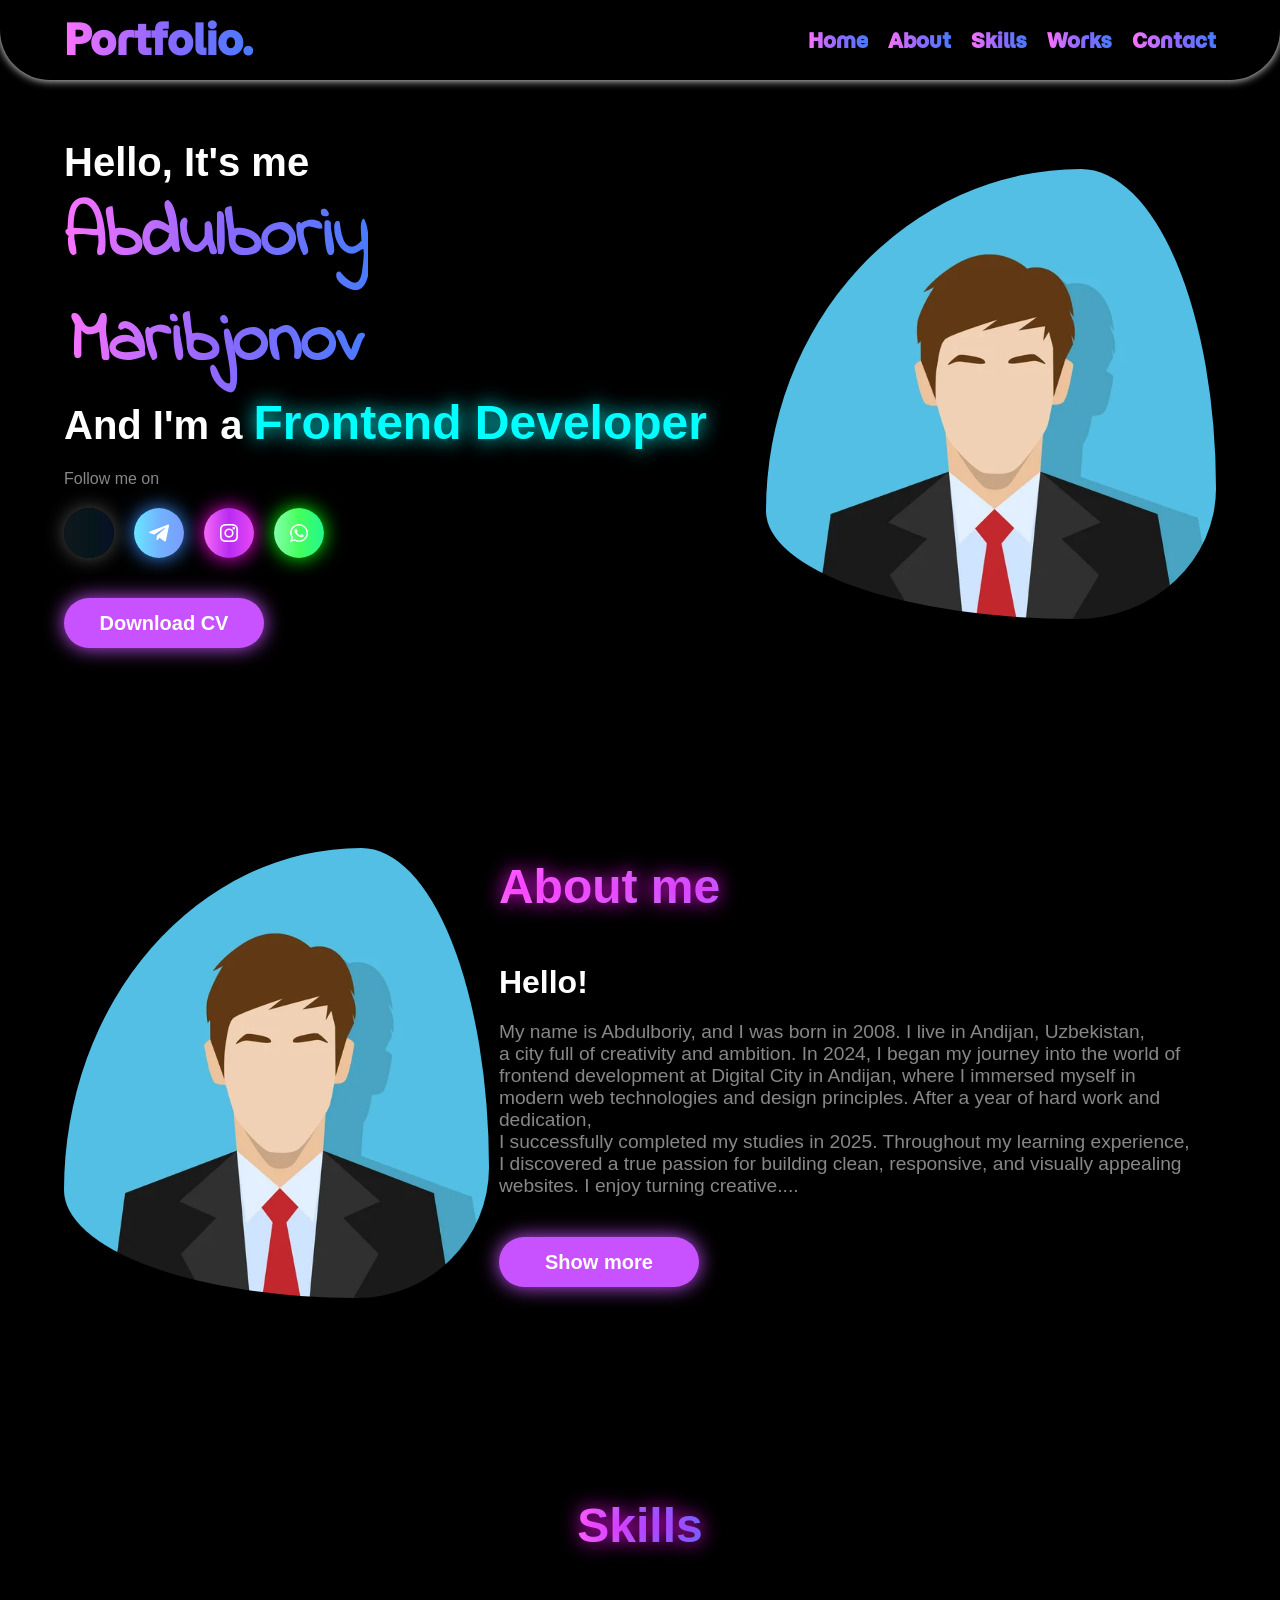
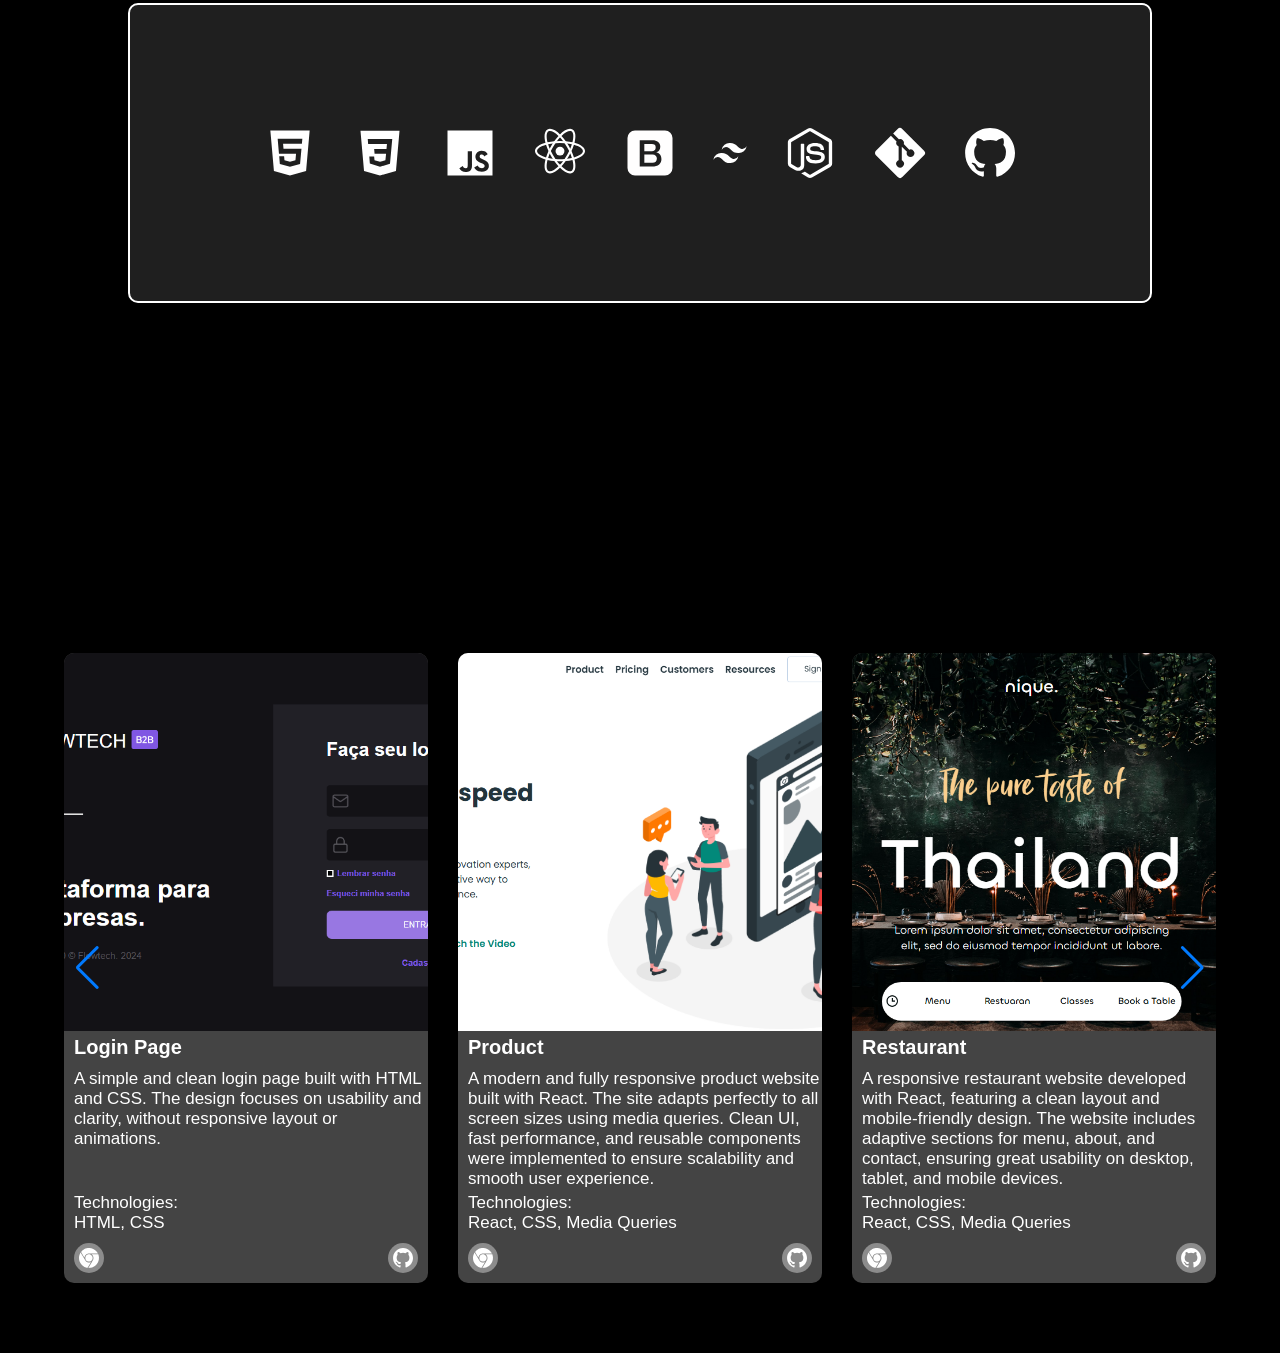
==== commit 63a89541: "Works with Swiper js full" ====
--- a/index.html
+++ b/index.html
@@ -116,16 +116,117 @@
 
         <div class="swiper mySwiper container">
             <div class="swiper-wrapper">
-                <div class="swiper-slide">Slide 1</div>
-                <div class="swiper-slide">Slide 2</div>
-                <div class="swiper-slide">Slide 3</div>
-                <div class="swiper-slide">Slide 4</div>
-                <div class="swiper-slide">Slide 5</div>
-                <div class="swiper-slide">Slide 6</div>
-                <div class="swiper-slide">Slide 7</div>
-                <div class="swiper-slide">Slide 8</div>
-                <div class="swiper-slide">Slide 9</div>
-            </div>
+                <div class="swiper-slide slides1">
+                    <img src="./img/product.png" alt="">
+                    <div class="swiper-text">
+                        <h1>Product</h1>
+                        <p>A modern and fully responsive product website built with React. The site adapts perfectly to all screen sizes using media queries. Clean UI, fast performance, and reusable components were implemented to ensure scalability and smooth user experience. <br>
+                        <span>Technologies: <br>
+                        React, CSS, Media Queries</span></p>
+                        <a href="https://aproduct.vercel.app/">
+                            <svg xmlns="http://www.w3.org/2000/svg" width="24" height="24" viewBox="0 0 24 24" style="fill: rgba(255, 255, 255, 1);"><path d="M10.742 2.04c-1.404.183-3.06.808-4.281 1.626-1.01.664-2.397 2.02-2.309 2.251.193.501 3.28 5.658 3.33 5.562.038-.067.095-.279.123-.49.25-1.385 1.425-2.704 2.897-3.253.568-.221.683-.221 5.495-.27l4.917-.047-.395-.646c-1.385-2.26-3.522-3.819-6.197-4.512-.731-.193-2.81-.318-3.58-.22z"></path><path d="M3.2 7.217c-.453.799-.983 2.415-1.107 3.358-.588 4.273 1.568 8.4 5.379 10.315.894.452 2.174.885 2.732.933l.356.029 1.674-2.838c.915-1.559 1.655-2.849 1.636-2.868-.02-.019-.231.039-.481.125-1.569.53-3.387.086-4.57-1.116-.424-.424-1.002-1.357-2.84-4.542C4.71 8.41 3.642 6.601 3.603 6.601c-.028 0-.211.279-.403.616z"></path><path d="M15.15 8.804c1.222 1.242 1.655 3.003 1.116 4.59-.086.26-1.212 2.271-2.501 4.485-1.29 2.203-2.349 4.031-2.349 4.06 0 .115 1.328.057 2.175-.087 4.32-.74 7.573-4.002 8.265-8.276.26-1.558.164-2.925-.307-4.503l-.25-.837h-6.707l.557.568z"></path><path d="M10.608 8.563C9.598 8.987 8.905 9.7 8.53 10.71c-.173.453-.202.713-.173 1.424.03.75.068.963.347 1.511.366.75.962 1.329 1.751 1.703.462.221.654.25 1.54.25.895 0 1.077-.029 1.559-.26.712-.326 1.462-1.077 1.79-1.79.23-.48.259-.663.259-1.558 0-.886-.029-1.078-.25-1.54-.375-.788-.952-1.386-1.703-1.75-.568-.28-.742-.318-1.56-.348-.788-.019-.99.01-1.48.212z"></path></svg>
+                        </a>
+                        <a href="https://github.com/Abdulboriy-Maribjonov/Product">
+                            <svg xmlns="http://www.w3.org/2000/svg" width="24" height="24" viewBox="0 0 24 24" style="fill: rgba(255, 255, 255, 1);"><path fill-rule="evenodd" clip-rule="evenodd" d="M12.026 2c-5.509 0-9.974 4.465-9.974 9.974 0 4.406 2.857 8.145 6.821 9.465.499.09.679-.217.679-.481 0-.237-.008-.865-.011-1.696-2.775.602-3.361-1.338-3.361-1.338-.452-1.152-1.107-1.459-1.107-1.459-.905-.619.069-.605.069-.605 1.002.07 1.527 1.028 1.527 1.028.89 1.524 2.336 1.084 2.902.829.091-.645.351-1.085.635-1.334-2.214-.251-4.542-1.107-4.542-4.93 0-1.087.389-1.979 1.024-2.675-.101-.253-.446-1.268.099-2.64 0 0 .837-.269 2.742 1.021a9.582 9.582 0 0 1 2.496-.336 9.554 9.554 0 0 1 2.496.336c1.906-1.291 2.742-1.021 2.742-1.021.545 1.372.203 2.387.099 2.64.64.696 1.024 1.587 1.024 2.675 0 3.833-2.33 4.675-4.552 4.922.355.308.675.916.675 1.846 0 1.334-.012 2.41-.012 2.737 0 .267.178.577.687.479C19.146 20.115 22 16.379 22 11.974 22 6.465 17.535 2 12.026 2z"></path></svg>
+                        </a>
+                    </div>
+                </div>
+                <div class="swiper-slide slides2">
+                    <img src="./img/Restaurant.png" alt="">
+                    <div class="swiper-text">
+                        <h1>Restaurant</h1>
+                        <p>A responsive restaurant website developed with React, featuring a clean layout and mobile-friendly design. The website includes adaptive sections for menu, about, and contact, ensuring great usability on desktop, tablet, and mobile devices.<br>
+                        <span>Technologies: <br>
+                        React, CSS, Media Queries</span>
+                        </p>
+                        <a href="https://arestaurant.vercel.app/">
+                            <svg xmlns="http://www.w3.org/2000/svg" width="24" height="24" viewBox="0 0 24 24" style="fill: rgba(255, 255, 255, 1);"><path d="M10.742 2.04c-1.404.183-3.06.808-4.281 1.626-1.01.664-2.397 2.02-2.309 2.251.193.501 3.28 5.658 3.33 5.562.038-.067.095-.279.123-.49.25-1.385 1.425-2.704 2.897-3.253.568-.221.683-.221 5.495-.27l4.917-.047-.395-.646c-1.385-2.26-3.522-3.819-6.197-4.512-.731-.193-2.81-.318-3.58-.22z"></path><path d="M3.2 7.217c-.453.799-.983 2.415-1.107 3.358-.588 4.273 1.568 8.4 5.379 10.315.894.452 2.174.885 2.732.933l.356.029 1.674-2.838c.915-1.559 1.655-2.849 1.636-2.868-.02-.019-.231.039-.481.125-1.569.53-3.387.086-4.57-1.116-.424-.424-1.002-1.357-2.84-4.542C4.71 8.41 3.642 6.601 3.603 6.601c-.028 0-.211.279-.403.616z"></path><path d="M15.15 8.804c1.222 1.242 1.655 3.003 1.116 4.59-.086.26-1.212 2.271-2.501 4.485-1.29 2.203-2.349 4.031-2.349 4.06 0 .115 1.328.057 2.175-.087 4.32-.74 7.573-4.002 8.265-8.276.26-1.558.164-2.925-.307-4.503l-.25-.837h-6.707l.557.568z"></path><path d="M10.608 8.563C9.598 8.987 8.905 9.7 8.53 10.71c-.173.453-.202.713-.173 1.424.03.75.068.963.347 1.511.366.75.962 1.329 1.751 1.703.462.221.654.25 1.54.25.895 0 1.077-.029 1.559-.26.712-.326 1.462-1.077 1.79-1.79.23-.48.259-.663.259-1.558 0-.886-.029-1.078-.25-1.54-.375-.788-.952-1.386-1.703-1.75-.568-.28-.742-.318-1.56-.348-.788-.019-.99.01-1.48.212z"></path></svg>
+                        </a>
+                        <a href="https://github.com/Abdulboriy-Maribjonov/Restaurant">
+                            <svg xmlns="http://www.w3.org/2000/svg" width="24" height="24" viewBox="0 0 24 24" style="fill: rgba(255, 255, 255, 1);"><path fill-rule="evenodd" clip-rule="evenodd" d="M12.026 2c-5.509 0-9.974 4.465-9.974 9.974 0 4.406 2.857 8.145 6.821 9.465.499.09.679-.217.679-.481 0-.237-.008-.865-.011-1.696-2.775.602-3.361-1.338-3.361-1.338-.452-1.152-1.107-1.459-1.107-1.459-.905-.619.069-.605.069-.605 1.002.07 1.527 1.028 1.527 1.028.89 1.524 2.336 1.084 2.902.829.091-.645.351-1.085.635-1.334-2.214-.251-4.542-1.107-4.542-4.93 0-1.087.389-1.979 1.024-2.675-.101-.253-.446-1.268.099-2.64 0 0 .837-.269 2.742 1.021a9.582 9.582 0 0 1 2.496-.336 9.554 9.554 0 0 1 2.496.336c1.906-1.291 2.742-1.021 2.742-1.021.545 1.372.203 2.387.099 2.64.64.696 1.024 1.587 1.024 2.675 0 3.833-2.33 4.675-4.552 4.922.355.308.675.916.675 1.846 0 1.334-.012 2.41-.012 2.737 0 .267.178.577.687.479C19.146 20.115 22 16.379 22 11.974 22 6.465 17.535 2 12.026 2z"></path></svg>
+                        </a>
+                    </div>
+                </div>
+                <div class="swiper-slide slides3">
+                    <img src="./img/portfolio.png" alt="">
+                    <div class="swiper-text">
+                        <h1>Portfolio</h1>
+                        <p>A personal portfolio website created using HTML, CSS, and JavaScript. The site is fully responsive and showcases projects, skills, and personal information with a simple and modern design. <br>
+                        <span>Technologies: <br>
+                        HTML, CSS, JavaScript, Media Queries</span></p>
+                        <a href="https://apartfolio.vercel.app/">
+                            <svg xmlns="http://www.w3.org/2000/svg" width="24" height="24" viewBox="0 0 24 24" style="fill: rgba(255, 255, 255, 1);"><path d="M10.742 2.04c-1.404.183-3.06.808-4.281 1.626-1.01.664-2.397 2.02-2.309 2.251.193.501 3.28 5.658 3.33 5.562.038-.067.095-.279.123-.49.25-1.385 1.425-2.704 2.897-3.253.568-.221.683-.221 5.495-.27l4.917-.047-.395-.646c-1.385-2.26-3.522-3.819-6.197-4.512-.731-.193-2.81-.318-3.58-.22z"></path><path d="M3.2 7.217c-.453.799-.983 2.415-1.107 3.358-.588 4.273 1.568 8.4 5.379 10.315.894.452 2.174.885 2.732.933l.356.029 1.674-2.838c.915-1.559 1.655-2.849 1.636-2.868-.02-.019-.231.039-.481.125-1.569.53-3.387.086-4.57-1.116-.424-.424-1.002-1.357-2.84-4.542C4.71 8.41 3.642 6.601 3.603 6.601c-.028 0-.211.279-.403.616z"></path><path d="M15.15 8.804c1.222 1.242 1.655 3.003 1.116 4.59-.086.26-1.212 2.271-2.501 4.485-1.29 2.203-2.349 4.031-2.349 4.06 0 .115 1.328.057 2.175-.087 4.32-.74 7.573-4.002 8.265-8.276.26-1.558.164-2.925-.307-4.503l-.25-.837h-6.707l.557.568z"></path><path d="M10.608 8.563C9.598 8.987 8.905 9.7 8.53 10.71c-.173.453-.202.713-.173 1.424.03.75.068.963.347 1.511.366.75.962 1.329 1.751 1.703.462.221.654.25 1.54.25.895 0 1.077-.029 1.559-.26.712-.326 1.462-1.077 1.79-1.79.23-.48.259-.663.259-1.558 0-.886-.029-1.078-.25-1.54-.375-.788-.952-1.386-1.703-1.75-.568-.28-.742-.318-1.56-.348-.788-.019-.99.01-1.48.212z"></path></svg>
+                        </a>
+                        <a href="https://github.com/Abdulboriy-Maribjonov/Restaurant">
+                            <svg xmlns="http://www.w3.org/2000/svg" width="24" height="24" viewBox="0 0 24 24" style="fill: rgba(255, 255, 255, 1);"><path fill-rule="evenodd" clip-rule="evenodd" d="M12.026 2c-5.509 0-9.974 4.465-9.974 9.974 0 4.406 2.857 8.145 6.821 9.465.499.09.679-.217.679-.481 0-.237-.008-.865-.011-1.696-2.775.602-3.361-1.338-3.361-1.338-.452-1.152-1.107-1.459-1.107-1.459-.905-.619.069-.605.069-.605 1.002.07 1.527 1.028 1.527 1.028.89 1.524 2.336 1.084 2.902.829.091-.645.351-1.085.635-1.334-2.214-.251-4.542-1.107-4.542-4.93 0-1.087.389-1.979 1.024-2.675-.101-.253-.446-1.268.099-2.64 0 0 .837-.269 2.742 1.021a9.582 9.582 0 0 1 2.496-.336 9.554 9.554 0 0 1 2.496.336c1.906-1.291 2.742-1.021 2.742-1.021.545 1.372.203 2.387.099 2.64.64.696 1.024 1.587 1.024 2.675 0 3.833-2.33 4.675-4.552 4.922.355.308.675.916.675 1.846 0 1.334-.012 2.41-.012 2.737 0 .267.178.577.687.479C19.146 20.115 22 16.379 22 11.974 22 6.465 17.535 2 12.026 2z"></path></svg>
+                        </a>
+                    </div>
+                </div>
+                <div class="swiper-slide slides4">
+                    <img src="./img/thalby.png" alt="">
+                    <div class="swiper-text">
+                        <h1>Thalby</h1>
+                        <p>A static website built with HTML and CSS based on the Thalby design. The layout is clean and minimal, focusing on content structure and visual balance. This project demonstrates strong fundamentals of layout and styling. <br>
+                        <span>Technologies: <br>
+                        HTML, CSS, No Media Queries</span></p>
+                        <a href="https://athalby.vercel.app/">
+                            <svg xmlns="http://www.w3.org/2000/svg" width="24" height="24" viewBox="0 0 24 24" style="fill: rgba(255, 255, 255, 1);"><path d="M10.742 2.04c-1.404.183-3.06.808-4.281 1.626-1.01.664-2.397 2.02-2.309 2.251.193.501 3.28 5.658 3.33 5.562.038-.067.095-.279.123-.49.25-1.385 1.425-2.704 2.897-3.253.568-.221.683-.221 5.495-.27l4.917-.047-.395-.646c-1.385-2.26-3.522-3.819-6.197-4.512-.731-.193-2.81-.318-3.58-.22z"></path><path d="M3.2 7.217c-.453.799-.983 2.415-1.107 3.358-.588 4.273 1.568 8.4 5.379 10.315.894.452 2.174.885 2.732.933l.356.029 1.674-2.838c.915-1.559 1.655-2.849 1.636-2.868-.02-.019-.231.039-.481.125-1.569.53-3.387.086-4.57-1.116-.424-.424-1.002-1.357-2.84-4.542C4.71 8.41 3.642 6.601 3.603 6.601c-.028 0-.211.279-.403.616z"></path><path d="M15.15 8.804c1.222 1.242 1.655 3.003 1.116 4.59-.086.26-1.212 2.271-2.501 4.485-1.29 2.203-2.349 4.031-2.349 4.06 0 .115 1.328.057 2.175-.087 4.32-.74 7.573-4.002 8.265-8.276.26-1.558.164-2.925-.307-4.503l-.25-.837h-6.707l.557.568z"></path><path d="M10.608 8.563C9.598 8.987 8.905 9.7 8.53 10.71c-.173.453-.202.713-.173 1.424.03.75.068.963.347 1.511.366.75.962 1.329 1.751 1.703.462.221.654.25 1.54.25.895 0 1.077-.029 1.559-.26.712-.326 1.462-1.077 1.79-1.79.23-.48.259-.663.259-1.558 0-.886-.029-1.078-.25-1.54-.375-.788-.952-1.386-1.703-1.75-.568-.28-.742-.318-1.56-.348-.788-.019-.99.01-1.48.212z"></path></svg>
+                        </a>
+                        <a href="https://github.com/Abdulboriy-Maribjonov/Thalby">
+                            <svg xmlns="http://www.w3.org/2000/svg" width="24" height="24" viewBox="0 0 24 24" style="fill: rgba(255, 255, 255, 1);"><path fill-rule="evenodd" clip-rule="evenodd" d="M12.026 2c-5.509 0-9.974 4.465-9.974 9.974 0 4.406 2.857 8.145 6.821 9.465.499.09.679-.217.679-.481 0-.237-.008-.865-.011-1.696-2.775.602-3.361-1.338-3.361-1.338-.452-1.152-1.107-1.459-1.107-1.459-.905-.619.069-.605.069-.605 1.002.07 1.527 1.028 1.527 1.028.89 1.524 2.336 1.084 2.902.829.091-.645.351-1.085.635-1.334-2.214-.251-4.542-1.107-4.542-4.93 0-1.087.389-1.979 1.024-2.675-.101-.253-.446-1.268.099-2.64 0 0 .837-.269 2.742 1.021a9.582 9.582 0 0 1 2.496-.336 9.554 9.554 0 0 1 2.496.336c1.906-1.291 2.742-1.021 2.742-1.021.545 1.372.203 2.387.099 2.64.64.696 1.024 1.587 1.024 2.675 0 3.833-2.33 4.675-4.552 4.922.355.308.675.916.675 1.846 0 1.334-.012 2.41-.012 2.737 0 .267.178.577.687.479C19.146 20.115 22 16.379 22 11.974 22 6.465 17.535 2 12.026 2z"></path></svg>
+                        </a>
+                    </div>
+                </div>
+                <div class="swiper-slide slides5">
+                    <img src="./img/LoginModal.png" alt="">
+                    <div class="swiper-text">
+                        <h1>Login Modal</h1>
+                        <p>An animated login page designed using HTML and CSS. Smooth transitions and animations were applied to improve user interaction and visual appeal. <br>
+                        <span>Technologies: <br>
+                        HTML, CSS, CSS Animations</span>
+                        </p>
+                        <a href="https://aloginn.vercel.app/">
+                            <svg xmlns="http://www.w3.org/2000/svg" width="24" height="24" viewBox="0 0 24 24" style="fill: rgba(255, 255, 255, 1);"><path d="M10.742 2.04c-1.404.183-3.06.808-4.281 1.626-1.01.664-2.397 2.02-2.309 2.251.193.501 3.28 5.658 3.33 5.562.038-.067.095-.279.123-.49.25-1.385 1.425-2.704 2.897-3.253.568-.221.683-.221 5.495-.27l4.917-.047-.395-.646c-1.385-2.26-3.522-3.819-6.197-4.512-.731-.193-2.81-.318-3.58-.22z"></path><path d="M3.2 7.217c-.453.799-.983 2.415-1.107 3.358-.588 4.273 1.568 8.4 5.379 10.315.894.452 2.174.885 2.732.933l.356.029 1.674-2.838c.915-1.559 1.655-2.849 1.636-2.868-.02-.019-.231.039-.481.125-1.569.53-3.387.086-4.57-1.116-.424-.424-1.002-1.357-2.84-4.542C4.71 8.41 3.642 6.601 3.603 6.601c-.028 0-.211.279-.403.616z"></path><path d="M15.15 8.804c1.222 1.242 1.655 3.003 1.116 4.59-.086.26-1.212 2.271-2.501 4.485-1.29 2.203-2.349 4.031-2.349 4.06 0 .115 1.328.057 2.175-.087 4.32-.74 7.573-4.002 8.265-8.276.26-1.558.164-2.925-.307-4.503l-.25-.837h-6.707l.557.568z"></path><path d="M10.608 8.563C9.598 8.987 8.905 9.7 8.53 10.71c-.173.453-.202.713-.173 1.424.03.75.068.963.347 1.511.366.75.962 1.329 1.751 1.703.462.221.654.25 1.54.25.895 0 1.077-.029 1.559-.26.712-.326 1.462-1.077 1.79-1.79.23-.48.259-.663.259-1.558 0-.886-.029-1.078-.25-1.54-.375-.788-.952-1.386-1.703-1.75-.568-.28-.742-.318-1.56-.348-.788-.019-.99.01-1.48.212z"></path></svg>
+                        </a>
+                        <a href="https://github.com/Abdulboriy-Maribjonov/Animation-Login">
+                            <svg xmlns="http://www.w3.org/2000/svg" width="24" height="24" viewBox="0 0 24 24" style="fill: rgba(255, 255, 255, 1);"><path fill-rule="evenodd" clip-rule="evenodd" d="M12.026 2c-5.509 0-9.974 4.465-9.974 9.974 0 4.406 2.857 8.145 6.821 9.465.499.09.679-.217.679-.481 0-.237-.008-.865-.011-1.696-2.775.602-3.361-1.338-3.361-1.338-.452-1.152-1.107-1.459-1.107-1.459-.905-.619.069-.605.069-.605 1.002.07 1.527 1.028 1.527 1.028.89 1.524 2.336 1.084 2.902.829.091-.645.351-1.085.635-1.334-2.214-.251-4.542-1.107-4.542-4.93 0-1.087.389-1.979 1.024-2.675-.101-.253-.446-1.268.099-2.64 0 0 .837-.269 2.742 1.021a9.582 9.582 0 0 1 2.496-.336 9.554 9.554 0 0 1 2.496.336c1.906-1.291 2.742-1.021 2.742-1.021.545 1.372.203 2.387.099 2.64.64.696 1.024 1.587 1.024 2.675 0 3.833-2.33 4.675-4.552 4.922.355.308.675.916.675 1.846 0 1.334-.012 2.41-.012 2.737 0 .267.178.577.687.479C19.146 20.115 22 16.379 22 11.974 22 6.465 17.535 2 12.026 2z"></path></svg>
+                        </a>
+                    </div>
+                </div>
+                <div class="swiper-slide slides6">
+                    <img src="./img/clock.png" alt="">
+                    <div class="swiper-text">
+                        <h1>Clock</h1>
+                        <p>A dynamic digital clock created with JavaScript that displays real-time updates. This project demonstrates working with time, intervals, and DOM manipulation. <br>
+                        <span>Technologies: <br>
+                        HTML, CSS, JavaScript</span></p>
+                        <a href="https://aclock.vercel.app/">
+                            <svg xmlns="http://www.w3.org/2000/svg" width="24" height="24" viewBox="0 0 24 24" style="fill: rgba(255, 255, 255, 1);"><path d="M10.742 2.04c-1.404.183-3.06.808-4.281 1.626-1.01.664-2.397 2.02-2.309 2.251.193.501 3.28 5.658 3.33 5.562.038-.067.095-.279.123-.49.25-1.385 1.425-2.704 2.897-3.253.568-.221.683-.221 5.495-.27l4.917-.047-.395-.646c-1.385-2.26-3.522-3.819-6.197-4.512-.731-.193-2.81-.318-3.58-.22z"></path><path d="M3.2 7.217c-.453.799-.983 2.415-1.107 3.358-.588 4.273 1.568 8.4 5.379 10.315.894.452 2.174.885 2.732.933l.356.029 1.674-2.838c.915-1.559 1.655-2.849 1.636-2.868-.02-.019-.231.039-.481.125-1.569.53-3.387.086-4.57-1.116-.424-.424-1.002-1.357-2.84-4.542C4.71 8.41 3.642 6.601 3.603 6.601c-.028 0-.211.279-.403.616z"></path><path d="M15.15 8.804c1.222 1.242 1.655 3.003 1.116 4.59-.086.26-1.212 2.271-2.501 4.485-1.29 2.203-2.349 4.031-2.349 4.06 0 .115 1.328.057 2.175-.087 4.32-.74 7.573-4.002 8.265-8.276.26-1.558.164-2.925-.307-4.503l-.25-.837h-6.707l.557.568z"></path><path d="M10.608 8.563C9.598 8.987 8.905 9.7 8.53 10.71c-.173.453-.202.713-.173 1.424.03.75.068.963.347 1.511.366.75.962 1.329 1.751 1.703.462.221.654.25 1.54.25.895 0 1.077-.029 1.559-.26.712-.326 1.462-1.077 1.79-1.79.23-.48.259-.663.259-1.558 0-.886-.029-1.078-.25-1.54-.375-.788-.952-1.386-1.703-1.75-.568-.28-.742-.318-1.56-.348-.788-.019-.99.01-1.48.212z"></path></svg>
+                        </a>
+                        <a href="https://github.com/Abdulboriy-Maribjonov/Clock">
+                            <svg xmlns="http://www.w3.org/2000/svg" width="24" height="24" viewBox="0 0 24 24" style="fill: rgba(255, 255, 255, 1);"><path fill-rule="evenodd" clip-rule="evenodd" d="M12.026 2c-5.509 0-9.974 4.465-9.974 9.974 0 4.406 2.857 8.145 6.821 9.465.499.09.679-.217.679-.481 0-.237-.008-.865-.011-1.696-2.775.602-3.361-1.338-3.361-1.338-.452-1.152-1.107-1.459-1.107-1.459-.905-.619.069-.605.069-.605 1.002.07 1.527 1.028 1.527 1.028.89 1.524 2.336 1.084 2.902.829.091-.645.351-1.085.635-1.334-2.214-.251-4.542-1.107-4.542-4.93 0-1.087.389-1.979 1.024-2.675-.101-.253-.446-1.268.099-2.64 0 0 .837-.269 2.742 1.021a9.582 9.582 0 0 1 2.496-.336 9.554 9.554 0 0 1 2.496.336c1.906-1.291 2.742-1.021 2.742-1.021.545 1.372.203 2.387.099 2.64.64.696 1.024 1.587 1.024 2.675 0 3.833-2.33 4.675-4.552 4.922.355.308.675.916.675 1.846 0 1.334-.012 2.41-.012 2.737 0 .267.178.577.687.479C19.146 20.115 22 16.379 22 11.974 22 6.465 17.535 2 12.026 2z"></path></svg>
+                        </a>
+                    </div>
+                </div>
+                <div class="swiper-slide slides7">
+                    <img src="./img/LoginPage.png" alt="">
+                    <div class="swiper-text">
+                        <h1>Login Page</h1>
+                        <p>A simple and clean login page built with HTML and CSS. The design focuses on usability and clarity, without responsive layout or animations. <br>
+                        <span>Technologies: <br>
+                        HTML, CSS</span></p>
+                        <a href="https://aloginpage2.vercel.app/">
+                            <svg xmlns="http://www.w3.org/2000/svg" width="24" height="24" viewBox="0 0 24 24" style="fill: rgba(255, 255, 255, 1);"><path d="M10.742 2.04c-1.404.183-3.06.808-4.281 1.626-1.01.664-2.397 2.02-2.309 2.251.193.501 3.28 5.658 3.33 5.562.038-.067.095-.279.123-.49.25-1.385 1.425-2.704 2.897-3.253.568-.221.683-.221 5.495-.27l4.917-.047-.395-.646c-1.385-2.26-3.522-3.819-6.197-4.512-.731-.193-2.81-.318-3.58-.22z"></path><path d="M3.2 7.217c-.453.799-.983 2.415-1.107 3.358-.588 4.273 1.568 8.4 5.379 10.315.894.452 2.174.885 2.732.933l.356.029 1.674-2.838c.915-1.559 1.655-2.849 1.636-2.868-.02-.019-.231.039-.481.125-1.569.53-3.387.086-4.57-1.116-.424-.424-1.002-1.357-2.84-4.542C4.71 8.41 3.642 6.601 3.603 6.601c-.028 0-.211.279-.403.616z"></path><path d="M15.15 8.804c1.222 1.242 1.655 3.003 1.116 4.59-.086.26-1.212 2.271-2.501 4.485-1.29 2.203-2.349 4.031-2.349 4.06 0 .115 1.328.057 2.175-.087 4.32-.74 7.573-4.002 8.265-8.276.26-1.558.164-2.925-.307-4.503l-.25-.837h-6.707l.557.568z"></path><path d="M10.608 8.563C9.598 8.987 8.905 9.7 8.53 10.71c-.173.453-.202.713-.173 1.424.03.75.068.963.347 1.511.366.75.962 1.329 1.751 1.703.462.221.654.25 1.54.25.895 0 1.077-.029 1.559-.26.712-.326 1.462-1.077 1.79-1.79.23-.48.259-.663.259-1.558 0-.886-.029-1.078-.25-1.54-.375-.788-.952-1.386-1.703-1.75-.568-.28-.742-.318-1.56-.348-.788-.019-.99.01-1.48.212z"></path></svg>
+                        </a>
+                        <a href="https://github.com/Abdulboriy-Maribjonov/Login-page2">
+                            <svg xmlns="http://www.w3.org/2000/svg" width="24" height="24" viewBox="0 0 24 24" style="fill: rgba(255, 255, 255, 1);"><path fill-rule="evenodd" clip-rule="evenodd" d="M12.026 2c-5.509 0-9.974 4.465-9.974 9.974 0 4.406 2.857 8.145 6.821 9.465.499.09.679-.217.679-.481 0-.237-.008-.865-.011-1.696-2.775.602-3.361-1.338-3.361-1.338-.452-1.152-1.107-1.459-1.107-1.459-.905-.619.069-.605.069-.605 1.002.07 1.527 1.028 1.527 1.028.89 1.524 2.336 1.084 2.902.829.091-.645.351-1.085.635-1.334-2.214-.251-4.542-1.107-4.542-4.93 0-1.087.389-1.979 1.024-2.675-.101-.253-.446-1.268.099-2.64 0 0 .837-.269 2.742 1.021a9.582 9.582 0 0 1 2.496-.336 9.554 9.554 0 0 1 2.496.336c1.906-1.291 2.742-1.021 2.742-1.021.545 1.372.203 2.387.099 2.64.64.696 1.024 1.587 1.024 2.675 0 3.833-2.33 4.675-4.552 4.922.355.308.675.916.675 1.846 0 1.334-.012 2.41-.012 2.737 0 .267.178.577.687.479C19.146 20.115 22 16.379 22 11.974 22 6.465 17.535 2 12.026 2z"></path></svg>
+                        </a>
+                    </div>
+                </div>
+            </div>
+            <div class="swiper-button-next"></div>
+            <div class="swiper-button-prev"></div>
+            <div class="swiper-pagination"></div>
         </div>
 
        </section>
@@ -144,8 +245,13 @@
     <script src="https://cdn.jsdelivr.net/npm/swiper@11/swiper-bundle.min.js"></script>
     <script>
     var swiper = new Swiper(".mySwiper", {
-      slidesPerView: 1,
       spaceBetween: 30,
+      spaceBetween: 30,
+      centeredSlides: true,
+      autoplay: {
+        delay: 2500,
+        disableOnInteraction: false,
+      },
       loop: true,
       pagination: {
         el: ".swiper-pagination",
@@ -155,6 +261,17 @@
         nextEl: ".swiper-button-next",
         prevEl: ".swiper-button-prev",
       },
+      breakpoints: {
+    0: {
+      slidesPerView: 1,
+    },
+    768: {
+      slidesPerView: 2,
+    },
+    1024: {
+      slidesPerView: 3,
+    },
+  }
     });
     </script>
 
--- a/aportfolio.css
+++ b/aportfolio.css
@@ -632,8 +632,9 @@
 /* works section------------------------------- */
 
 .works-section{
-    margin-top: 200px;
+    margin-top: 350px;
     width: 90%;
+    height: 700px;
     scroll-margin-top: 200px;
 }
 
@@ -646,21 +647,87 @@
 
 .swiper {
     width: 100%;
-    height: 400px;
+    height: 630px;
+    background: transparent;
 }
 
 .swiper-slide {
-    width: 100%;
+    width: 300px;
     height: 100%;
     text-align: center;
     font-size: 18px;
-    background: #444;
-    display: flex;
-    justify-content: center;
-    align-items: center;
+    background: rgba(255, 255, 255, 0.267);
+    display: flex;
+    justify-content: center;
+    align-items: center;
+    flex-direction: column;
+    cursor: pointer;
+    overflow: hidden;
+    border-radius: 10px;
+    position: relative;
 }
 
 .swiper {
     margin-left: auto;
     margin-right: auto;
+    margin-bottom: 20px;
+}
+
+.swiper-slide img {
+    width: 100%;
+    height: 60%;
+    object-fit: cover;
+    transition: 0.5s ease;
+}
+.swiper-slide h1{
+    font-family: sans-serif;
+    font-size: 20px;
+    text-align: left;
+    padding-left: 10px;
+    color: white;
+}
+.swiper-slide p{
+    font-family: sans-serif;
+    font-size: 17px;
+    text-align: left;
+    padding-left: 10px;
+    padding-top: 10px;
+    color: white;
+    display: flex;
+    align-items: start;
+    flex-direction: column;
+}
+
+.swiper-slide p span{
+    position: absolute;
+    bottom: 50px;
+}
+
+
+
+.swiper-slide a{
+    display: flex;
+    align-items: center;
+    justify-content: center;
+    border-radius: 50%;
+    width: 30px;
+    height: 30px;
+    background: rgba(255, 255, 255, 0.384);
+}
+
+.swiper-slide a:nth-child( odd ) {
+    position: absolute;
+    bottom: 10px;
+    left: 10px;
+}
+.swiper-slide a:nth-child( even ) {
+    position: absolute;
+    bottom: 10px;
+    right: 10px;
+}
+.swiper-slide a:active{
+    background: rgba(255, 255, 255, 0.521);
+}
+.swiper-pagination{
+    bottom: -50px !important;
 }
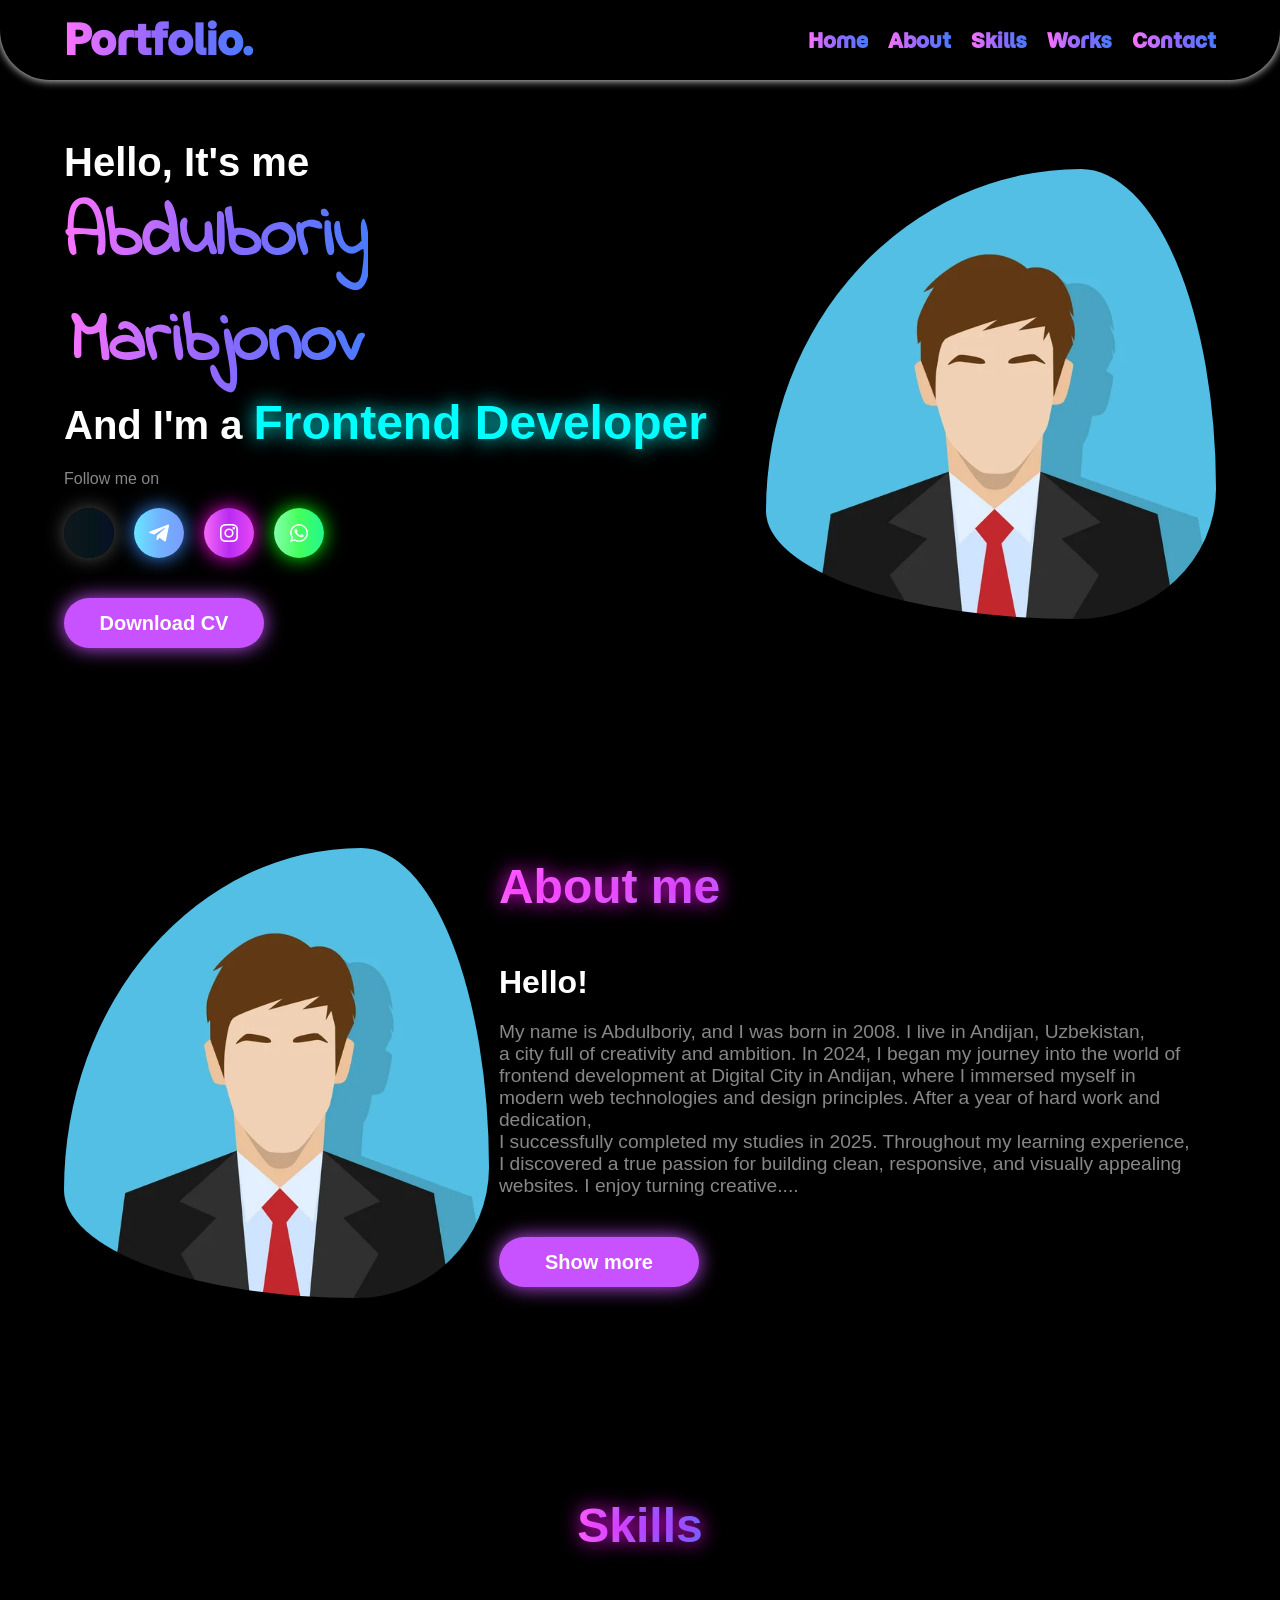
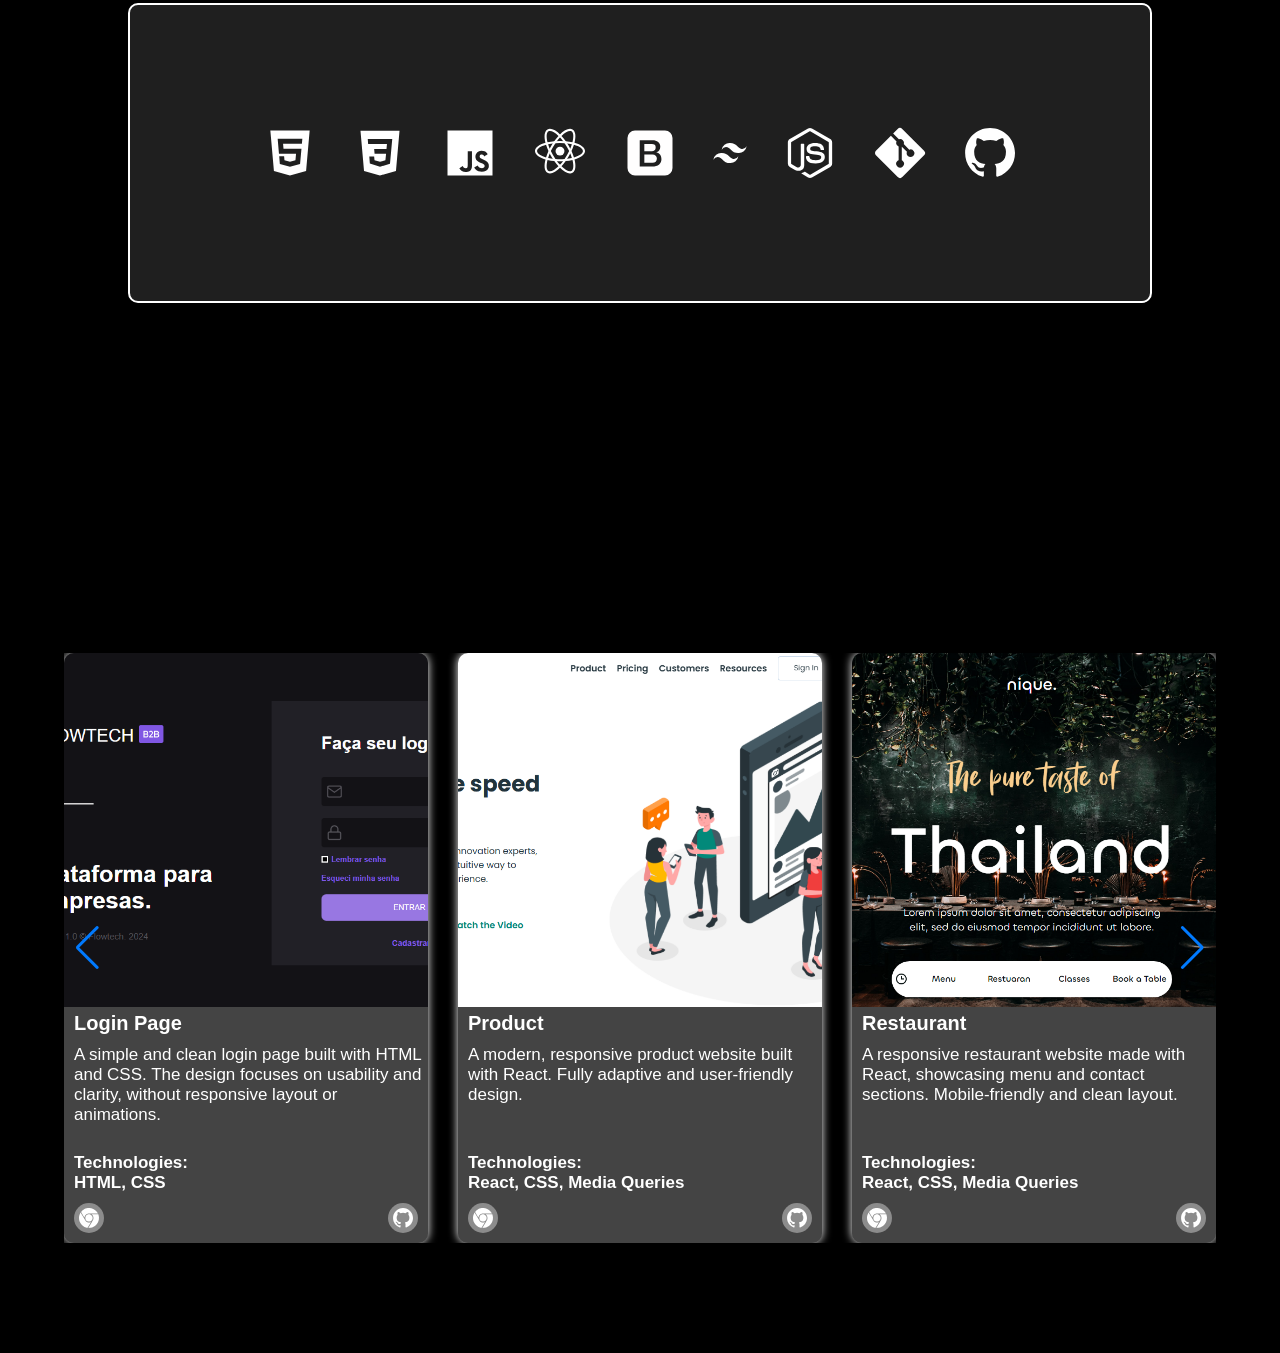
==== commit b47248ff: "edit swiper" ====
--- a/index.html
+++ b/index.html
@@ -120,7 +120,7 @@
                     <img src="./img/product.png" alt="">
                     <div class="swiper-text">
                         <h1>Product</h1>
-                        <p>A modern and fully responsive product website built with React. The site adapts perfectly to all screen sizes using media queries. Clean UI, fast performance, and reusable components were implemented to ensure scalability and smooth user experience. <br>
+                        <p>A modern, responsive product website built with React. Fully adaptive and user-friendly design. <br>
                         <span>Technologies: <br>
                         React, CSS, Media Queries</span></p>
                         <a href="https://aproduct.vercel.app/">
@@ -135,7 +135,7 @@
                     <img src="./img/Restaurant.png" alt="">
                     <div class="swiper-text">
                         <h1>Restaurant</h1>
-                        <p>A responsive restaurant website developed with React, featuring a clean layout and mobile-friendly design. The website includes adaptive sections for menu, about, and contact, ensuring great usability on desktop, tablet, and mobile devices.<br>
+                        <p>A responsive restaurant website made with React, showcasing menu and contact sections. Mobile-friendly and clean layout. <br>
                         <span>Technologies: <br>
                         React, CSS, Media Queries</span>
                         </p>
@@ -151,7 +151,7 @@
                     <img src="./img/portfolio.png" alt="">
                     <div class="swiper-text">
                         <h1>Portfolio</h1>
-                        <p>A personal portfolio website created using HTML, CSS, and JavaScript. The site is fully responsive and showcases projects, skills, and personal information with a simple and modern design. <br>
+                        <p>A personal portfolio website built with HTML, CSS, and JavaScript. Fully responsive and showcases projects clearly.<br>
                         <span>Technologies: <br>
                         HTML, CSS, JavaScript, Media Queries</span></p>
                         <a href="https://apartfolio.vercel.app/">
@@ -166,7 +166,7 @@
                     <img src="./img/thalby.png" alt="">
                     <div class="swiper-text">
                         <h1>Thalby</h1>
-                        <p>A static website built with HTML and CSS based on the Thalby design. The layout is clean and minimal, focusing on content structure and visual balance. This project demonstrates strong fundamentals of layout and styling. <br>
+                        <p>A clean and simple static website built with HTML and CSS. Focused on layout and visual clarity. <br>
                         <span>Technologies: <br>
                         HTML, CSS, No Media Queries</span></p>
                         <a href="https://athalby.vercel.app/">
--- a/aportfolio.css
+++ b/aportfolio.css
@@ -65,7 +65,7 @@
     user-select: none;
     border-bottom-right-radius: 50px;
     border-bottom-left-radius: 50px;
-    z-index: 1;
+    z-index: 100;
 }
 #nav{
     width: 90%;
@@ -647,7 +647,7 @@
 
 .swiper {
     width: 100%;
-    height: 630px;
+    height: 590px;
     background: transparent;
 }
 
@@ -665,6 +665,7 @@
     overflow: hidden;
     border-radius: 10px;
     position: relative;
+    box-shadow: 0px 0px 10px white;
 }
 
 .swiper {
@@ -700,6 +701,7 @@
 
 .swiper-slide p span{
     position: absolute;
+    font-weight: 700;
     bottom: 50px;
 }
 
@@ -729,5 +731,5 @@
     background: rgba(255, 255, 255, 0.521);
 }
 .swiper-pagination{
-    bottom: -50px !important;
+    bottom: -80px !important;
 }
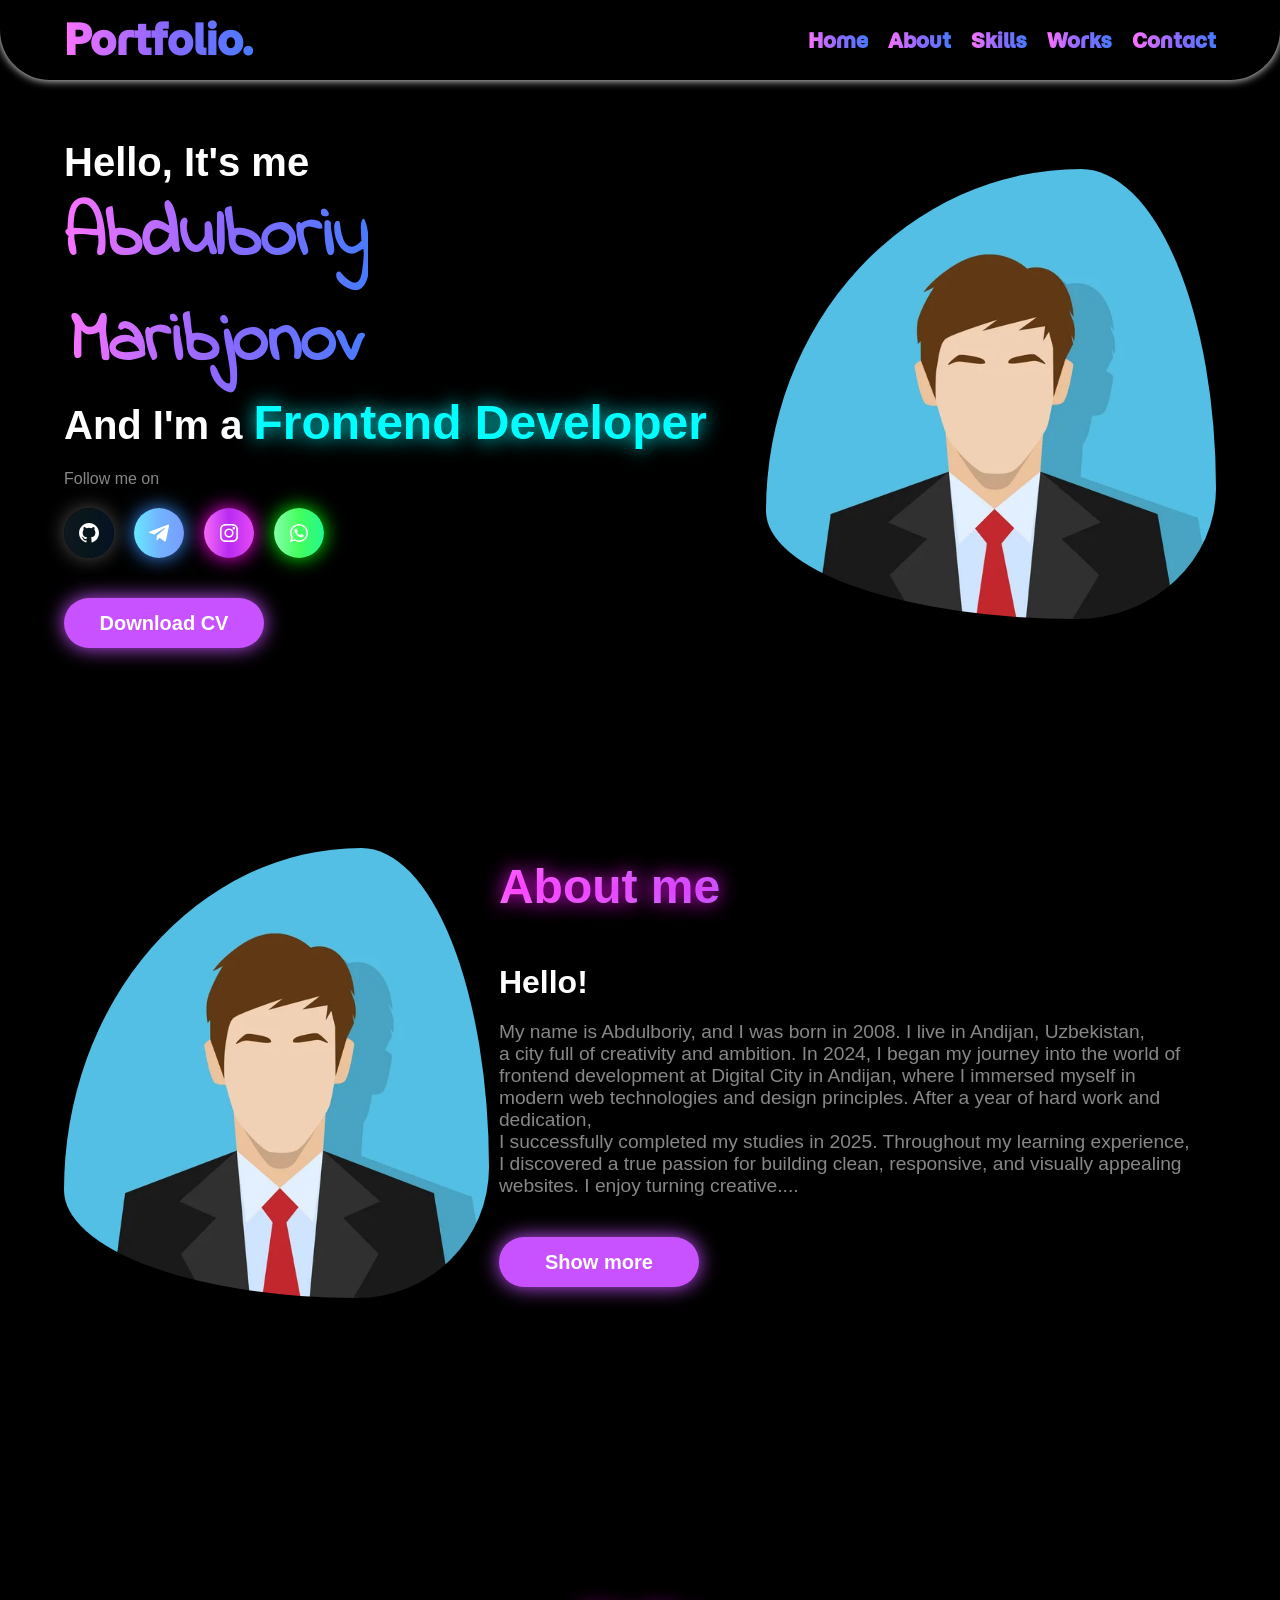
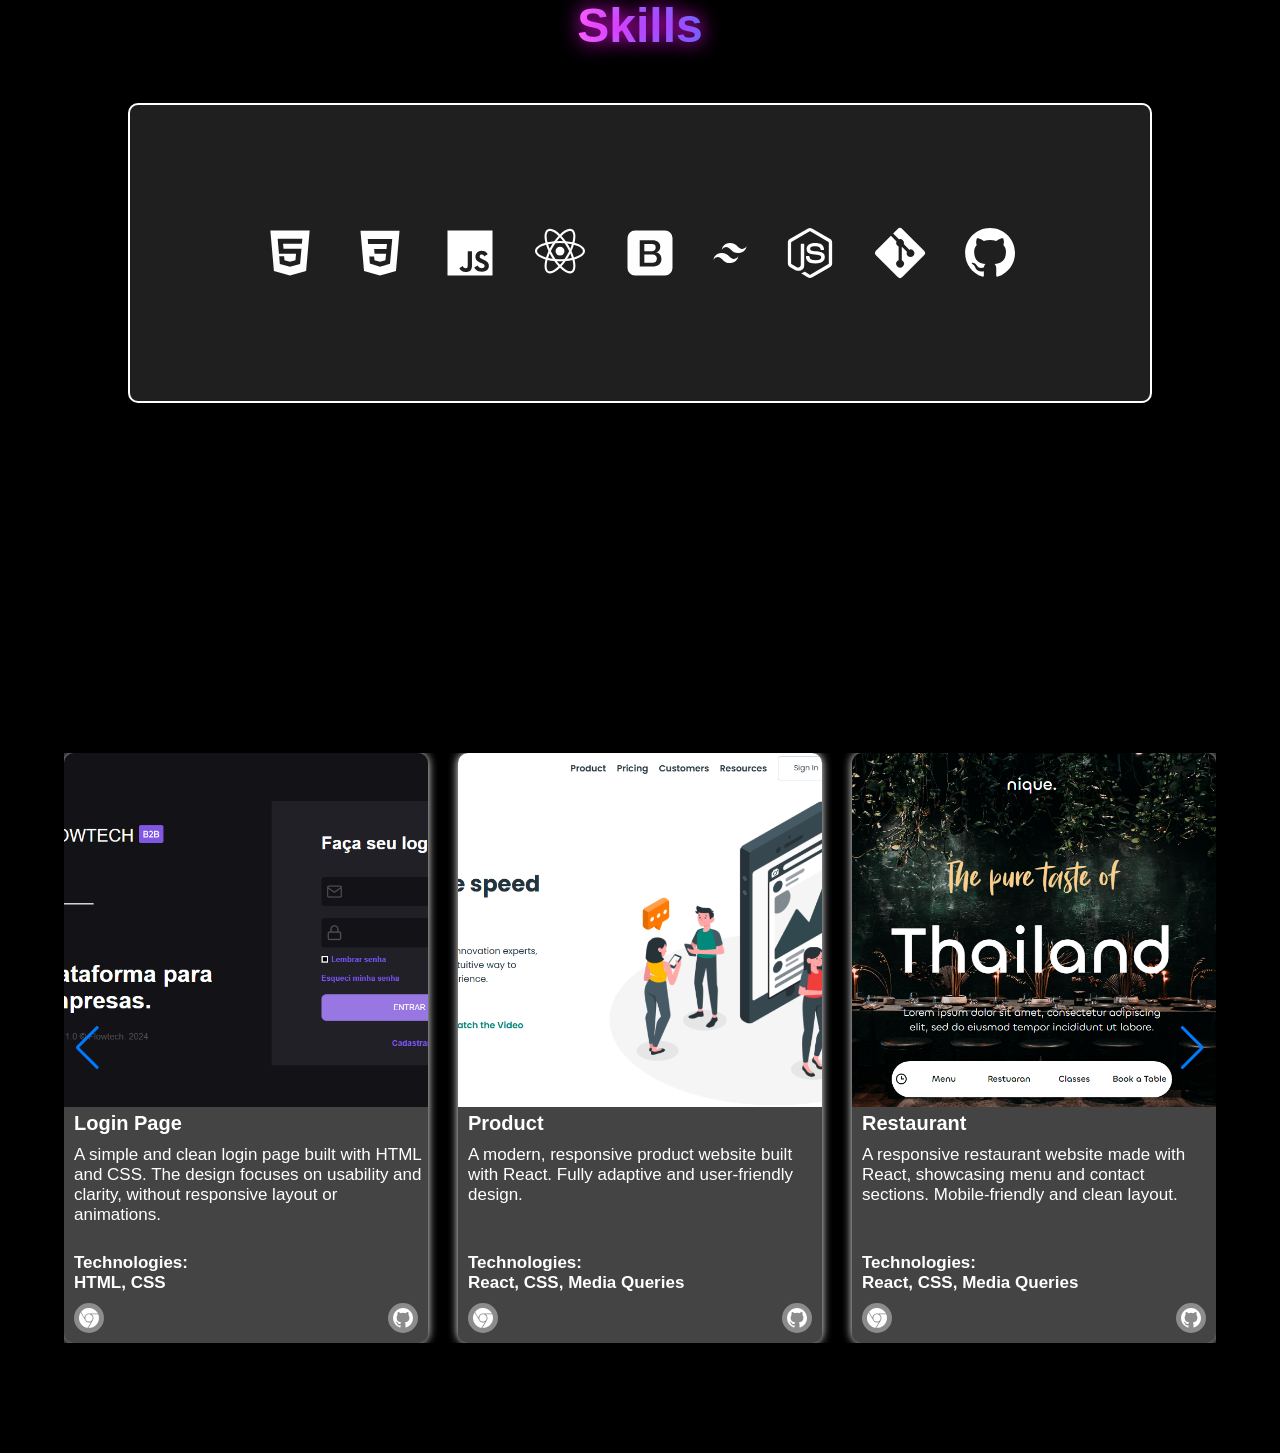
==== commit b2140d81: "edit" ====
--- a/index.html
+++ b/index.html
@@ -41,13 +41,13 @@
                 <a href="https://github.com/Abdulboriy-Maribjonov" class="icons github">
                     <img src="./img/github.png" alt="">
                 </a>
-                <a href="#" class="icons telegram">
+                <a href="https://t.me/trademanyt18" class="icons telegram">
                     <img src="./img/telegram.png" alt="">
                 </a>
-                <a href="#" class="icons instagram">
+                <a href="https://www.instagram.com/mar_ufjonof_?igsh=MW9mNGhxN2gyeXh4cQ==" class="icons instagram">
                     <img src="./img/instagram.png" alt="">
                 </a>
-                <a href="#" class="icons whatsApp">
+                <a href="https://wa.me/998902092808" class="icons whatsApp">
                     <img src="./img/whatsapp.png" alt="">
                 </a>
             </div>
@@ -185,7 +185,7 @@
                         <span>Technologies: <br>
                         HTML, CSS, CSS Animations</span>
                         </p>
-                        <a href="https://aloginn.vercel.app/">
+                        <a href="https://aloginn.netlify.app/">
                             <svg xmlns="http://www.w3.org/2000/svg" width="24" height="24" viewBox="0 0 24 24" style="fill: rgba(255, 255, 255, 1);"><path d="M10.742 2.04c-1.404.183-3.06.808-4.281 1.626-1.01.664-2.397 2.02-2.309 2.251.193.501 3.28 5.658 3.33 5.562.038-.067.095-.279.123-.49.25-1.385 1.425-2.704 2.897-3.253.568-.221.683-.221 5.495-.27l4.917-.047-.395-.646c-1.385-2.26-3.522-3.819-6.197-4.512-.731-.193-2.81-.318-3.58-.22z"></path><path d="M3.2 7.217c-.453.799-.983 2.415-1.107 3.358-.588 4.273 1.568 8.4 5.379 10.315.894.452 2.174.885 2.732.933l.356.029 1.674-2.838c.915-1.559 1.655-2.849 1.636-2.868-.02-.019-.231.039-.481.125-1.569.53-3.387.086-4.57-1.116-.424-.424-1.002-1.357-2.84-4.542C4.71 8.41 3.642 6.601 3.603 6.601c-.028 0-.211.279-.403.616z"></path><path d="M15.15 8.804c1.222 1.242 1.655 3.003 1.116 4.59-.086.26-1.212 2.271-2.501 4.485-1.29 2.203-2.349 4.031-2.349 4.06 0 .115 1.328.057 2.175-.087 4.32-.74 7.573-4.002 8.265-8.276.26-1.558.164-2.925-.307-4.503l-.25-.837h-6.707l.557.568z"></path><path d="M10.608 8.563C9.598 8.987 8.905 9.7 8.53 10.71c-.173.453-.202.713-.173 1.424.03.75.068.963.347 1.511.366.75.962 1.329 1.751 1.703.462.221.654.25 1.54.25.895 0 1.077-.029 1.559-.26.712-.326 1.462-1.077 1.79-1.79.23-.48.259-.663.259-1.558 0-.886-.029-1.078-.25-1.54-.375-.788-.952-1.386-1.703-1.75-.568-.28-.742-.318-1.56-.348-.788-.019-.99.01-1.48.212z"></path></svg>
                         </a>
                         <a href="https://github.com/Abdulboriy-Maribjonov/Animation-Login">
@@ -200,7 +200,7 @@
                         <p>A dynamic digital clock created with JavaScript that displays real-time updates. This project demonstrates working with time, intervals, and DOM manipulation. <br>
                         <span>Technologies: <br>
                         HTML, CSS, JavaScript</span></p>
-                        <a href="https://aclock.vercel.app/">
+                        <a href="https://aclock-uz.netlify.app/">
                             <svg xmlns="http://www.w3.org/2000/svg" width="24" height="24" viewBox="0 0 24 24" style="fill: rgba(255, 255, 255, 1);"><path d="M10.742 2.04c-1.404.183-3.06.808-4.281 1.626-1.01.664-2.397 2.02-2.309 2.251.193.501 3.28 5.658 3.33 5.562.038-.067.095-.279.123-.49.25-1.385 1.425-2.704 2.897-3.253.568-.221.683-.221 5.495-.27l4.917-.047-.395-.646c-1.385-2.26-3.522-3.819-6.197-4.512-.731-.193-2.81-.318-3.58-.22z"></path><path d="M3.2 7.217c-.453.799-.983 2.415-1.107 3.358-.588 4.273 1.568 8.4 5.379 10.315.894.452 2.174.885 2.732.933l.356.029 1.674-2.838c.915-1.559 1.655-2.849 1.636-2.868-.02-.019-.231.039-.481.125-1.569.53-3.387.086-4.57-1.116-.424-.424-1.002-1.357-2.84-4.542C4.71 8.41 3.642 6.601 3.603 6.601c-.028 0-.211.279-.403.616z"></path><path d="M15.15 8.804c1.222 1.242 1.655 3.003 1.116 4.59-.086.26-1.212 2.271-2.501 4.485-1.29 2.203-2.349 4.031-2.349 4.06 0 .115 1.328.057 2.175-.087 4.32-.74 7.573-4.002 8.265-8.276.26-1.558.164-2.925-.307-4.503l-.25-.837h-6.707l.557.568z"></path><path d="M10.608 8.563C9.598 8.987 8.905 9.7 8.53 10.71c-.173.453-.202.713-.173 1.424.03.75.068.963.347 1.511.366.75.962 1.329 1.751 1.703.462.221.654.25 1.54.25.895 0 1.077-.029 1.559-.26.712-.326 1.462-1.077 1.79-1.79.23-.48.259-.663.259-1.558 0-.886-.029-1.078-.25-1.54-.375-.788-.952-1.386-1.703-1.75-.568-.28-.742-.318-1.56-.348-.788-.019-.99.01-1.48.212z"></path></svg>
                         </a>
                         <a href="https://github.com/Abdulboriy-Maribjonov/Clock">
@@ -215,7 +215,7 @@
                         <p>A simple and clean login page built with HTML and CSS. The design focuses on usability and clarity, without responsive layout or animations. <br>
                         <span>Technologies: <br>
                         HTML, CSS</span></p>
-                        <a href="https://aloginpage2.vercel.app/">
+                        <a href="https://aloginpage2.netlify.app/">
                             <svg xmlns="http://www.w3.org/2000/svg" width="24" height="24" viewBox="0 0 24 24" style="fill: rgba(255, 255, 255, 1);"><path d="M10.742 2.04c-1.404.183-3.06.808-4.281 1.626-1.01.664-2.397 2.02-2.309 2.251.193.501 3.28 5.658 3.33 5.562.038-.067.095-.279.123-.49.25-1.385 1.425-2.704 2.897-3.253.568-.221.683-.221 5.495-.27l4.917-.047-.395-.646c-1.385-2.26-3.522-3.819-6.197-4.512-.731-.193-2.81-.318-3.58-.22z"></path><path d="M3.2 7.217c-.453.799-.983 2.415-1.107 3.358-.588 4.273 1.568 8.4 5.379 10.315.894.452 2.174.885 2.732.933l.356.029 1.674-2.838c.915-1.559 1.655-2.849 1.636-2.868-.02-.019-.231.039-.481.125-1.569.53-3.387.086-4.57-1.116-.424-.424-1.002-1.357-2.84-4.542C4.71 8.41 3.642 6.601 3.603 6.601c-.028 0-.211.279-.403.616z"></path><path d="M15.15 8.804c1.222 1.242 1.655 3.003 1.116 4.59-.086.26-1.212 2.271-2.501 4.485-1.29 2.203-2.349 4.031-2.349 4.06 0 .115 1.328.057 2.175-.087 4.32-.74 7.573-4.002 8.265-8.276.26-1.558.164-2.925-.307-4.503l-.25-.837h-6.707l.557.568z"></path><path d="M10.608 8.563C9.598 8.987 8.905 9.7 8.53 10.71c-.173.453-.202.713-.173 1.424.03.75.068.963.347 1.511.366.75.962 1.329 1.751 1.703.462.221.654.25 1.54.25.895 0 1.077-.029 1.559-.26.712-.326 1.462-1.077 1.79-1.79.23-.48.259-.663.259-1.558 0-.886-.029-1.078-.25-1.54-.375-.788-.952-1.386-1.703-1.75-.568-.28-.742-.318-1.56-.348-.788-.019-.99.01-1.48.212z"></path></svg>
                         </a>
                         <a href="https://github.com/Abdulboriy-Maribjonov/Login-page2">
@@ -228,6 +228,9 @@
             <div class="swiper-button-prev"></div>
             <div class="swiper-pagination"></div>
         </div>
+       </section>
+
+       <section class="contact-section" id="contact">
 
        </section>
     </main>
--- a/aportfolio.css
+++ b/aportfolio.css
@@ -513,12 +513,13 @@
 /* skills page----------------------------------- */
 
 .skills-section{
-    margin-top: 200px;
+    margin-top: 300px;
     width: 100%;
     display: flex;
     align-items: center;
     justify-content: center;
     flex-direction: column;
+    scroll-margin-top: 200px;
 }
 .skills-title{
     margin-bottom: 50px;
@@ -649,6 +650,7 @@
     width: 100%;
     height: 590px;
     background: transparent;
+    user-select: none;
 }
 
 .swiper-slide {
@@ -732,4 +734,18 @@
 }
 .swiper-pagination{
     bottom: -80px !important;
-}+}
+
+
+
+
+/* Contact section --------------------------------------- */
+
+
+
+
+
+
+
+
+/* Contact section  end--------------------------------------- */
